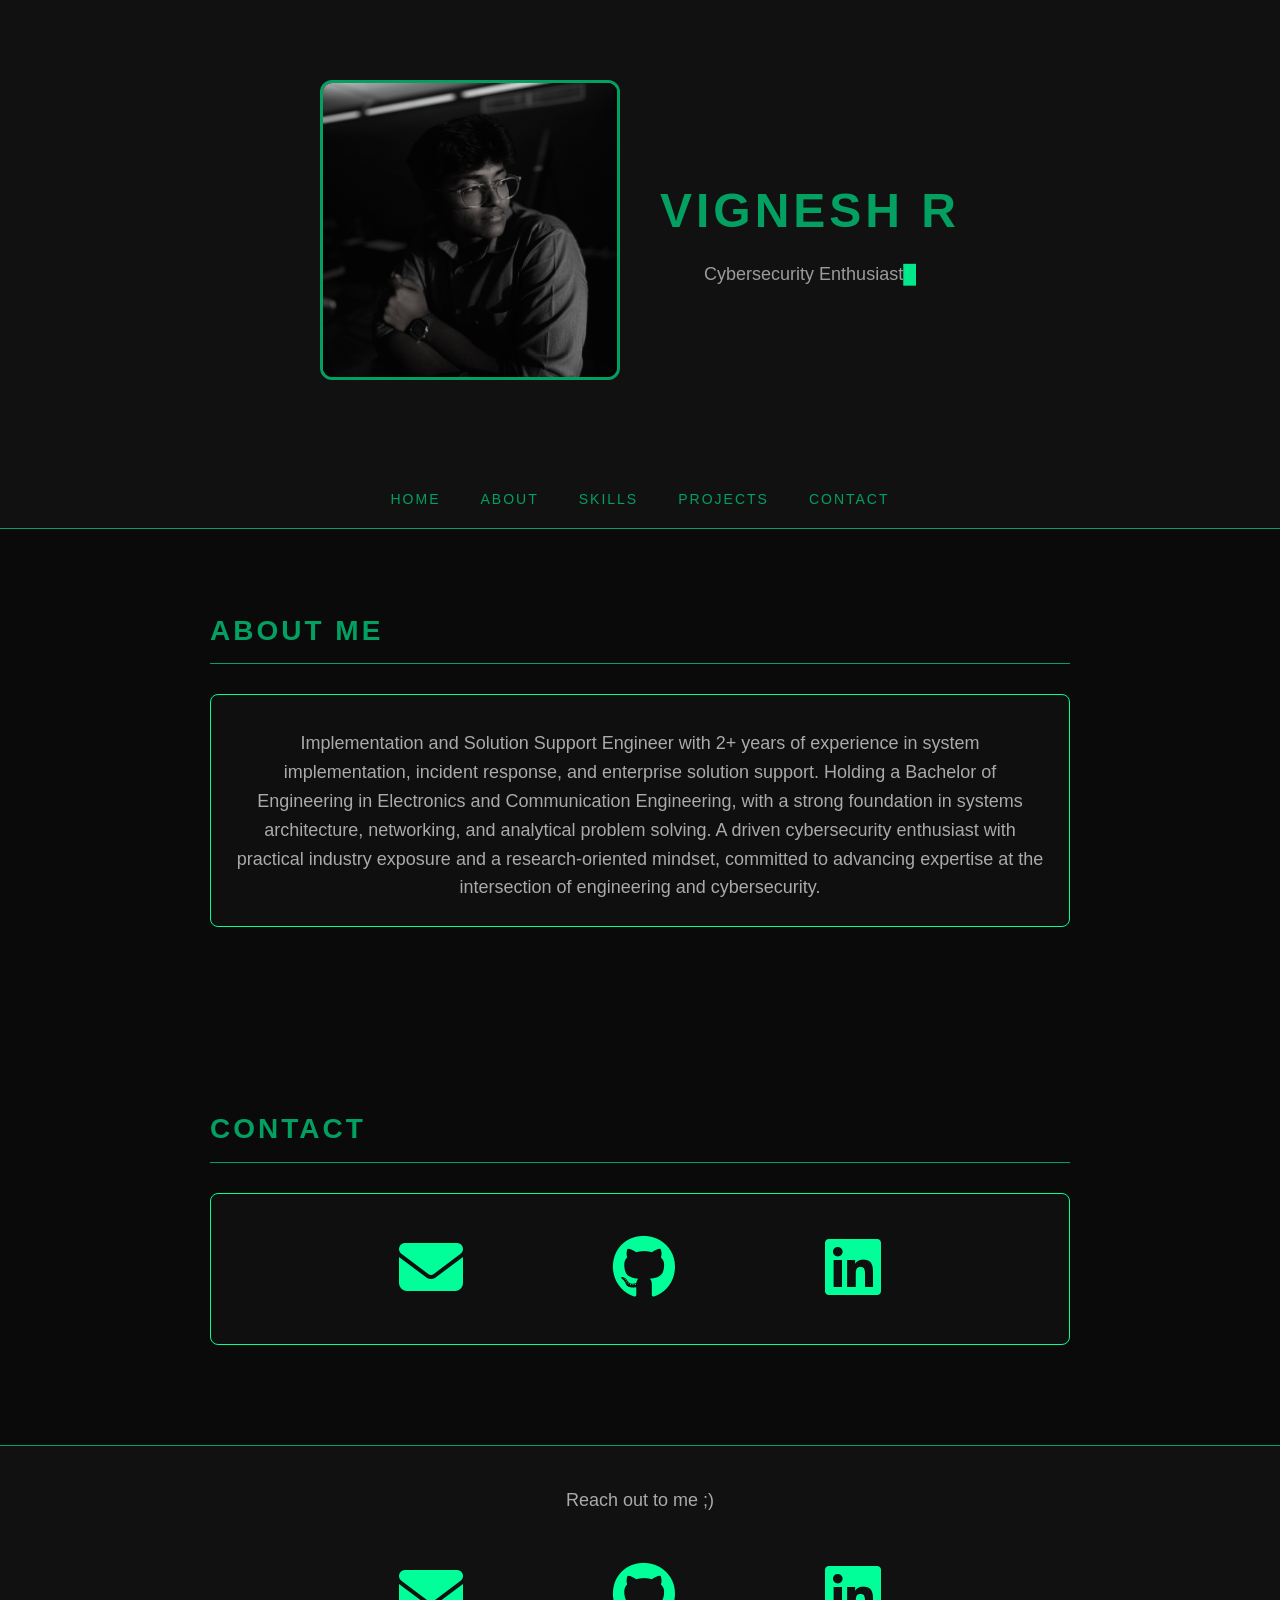
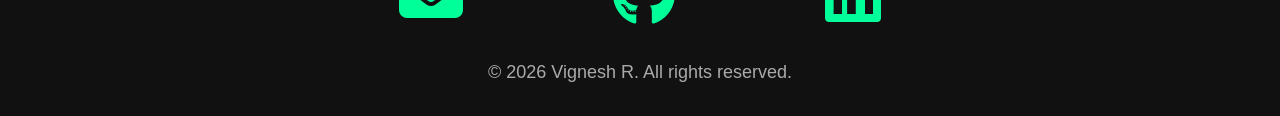
==== home/index.html @ 63f8eab2 "Skills and project page changes" ====
<!-- PORTFOLIO PAGE -->

<!DOCTYPE html>
<html lang="en">
<head>
<link rel="icon" type="image/png" href="/favicon.png">
<link rel="stylesheet" href="https://cdnjs.cloudflare.com/ajax/libs/font-awesome/6.5.0/css/all.min.css">
<meta charset="UTF-8">
<meta name="viewport" content="width=device-width, initial-scale=1.0">
<title>portfolio</title>
<link rel="stylesheet" href="/style.css">
</head>
<body>
<header>
    <div class="header-content">
        <img src="/profile.jpg" alt="Vignesh R" class="profile-img">
        <div class="header-text">
            <h1>Vignesh R</h1>
            <p class="typing"></p>
        </div>
    </div>
</header>
<nav>
<ul>
<li><a href="/home">Home</a></li>
<li><a href="/home/#about">About</a></li>
<li><a href="/skills">Skills</a></li>
<li><a href="/projects">Projects</a></li>
<li><a href="/home/#contact">Contact</a></li>
</ul>
</nav>
<section>
<h2>About Me</h2>
<div>
<p>Implementation and Solution Support Engineer with 2+ years of experience in system implementation, incident response, and enterprise solution support. Holding a Bachelor of Engineering in Electronics and Communication Engineering, with a strong foundation in systems architecture, networking, and analytical problem solving. A driven cybersecurity enthusiast with practical industry exposure and a research-oriented mindset, committed to advancing expertise at the intersection of engineering and cybersecurity.</p>
</div>
</section>
<section>
<h2>Contact</h2>
<div class="contact-icons">
    <a href="mailto:vigneshvickygr27@gmail.com">
        <i class="fas fa-envelope"></i>
    </a>
    <a href="https://github.com/vic276ky" target="_blank">
        <i class="fab fa-github"></i>
    </a>
    <a href="https://www.linkedin.com/in/vignesh-r-264366250/" target="_blank">
        <i class="fab fa-linkedin"></i>
    </a>
</div>
</section>
<footer>
<p>Reach out to me ;)</p>
<div class="contact-icons">
    <a href="mailto:vigneshvickygr27@gmail.com">
        <i class="fas fa-envelope"></i>
    </a>
    <a href="https://github.com/vic276ky" target="_blank">
        <i class="fab fa-github"></i>
    </a>
    <a href="https://www.linkedin.com/in/vignesh-r-264366250/" target="_blank">
        <i class="fab fa-linkedin"></i>
    </a>
</div>
    <p>© 2026 Vignesh R. All rights reserved.</p>
</footer>
<script src="/script.js"></script>
<canvas id="matrix"></canvas>
</body>
---- style.css ----
* {
    margin: 0;
    padding: 0;
    box-sizing: border-box;
	background-color: transparent;
}
html {
    scroll-behavior: smooth;
}
.hidden {
    opacity: 0;
    transform: translateY(30px);
    transition: opacity 0.6s ease, transform 0.6s ease;
}

.visible {
    opacity: 1;
    transform: translateY(0);
}
body {
    font-family: 'Segoe UI', Tahoma, Geneva, Verdana, sans-serif;
    background-color: #0a0a0a;
    color: #ffffff;
    line-height: 1.6;
}
header {
    text-align: center;
    padding: 80px 20px;
    background-color: #111111;
}
section {
    padding: 80px 20px;
    max-width: 900px;
    margin: 0 auto;
}
h1 {
    font-size: 48px;
    letter-spacing: 4px;
    text-transform: uppercase;
    color: #03a062;
	min-width: 300px;
}
h2 {
    font-size: 28px;
    color: #03a062;
    letter-spacing: 3px;
    text-transform: uppercase;
    margin-bottom: 30px;
    border-bottom: 1px solid #03a062;
    padding-bottom: 10px;
	min-width: 300px;
}
p {
    text-align: center;
	font-size: 18px;
    color: #aaaaaa;
    margin-top: 10px;
}
nav {
    background-color: #111111;
    position: sticky;
    top: 0;
    z-index: 100;
    border-bottom: 1px solid #03a062;
}
nav ul {
    list-style: none;
    display: flex;
    justify-content: center;
    padding: 16px 0;
    gap: 40px;
}
section ul{
    list-style: none;
    display: flex;
	flex-direction: column;
    justify-content: center;
    padding: 10px 0;
    gap: 20px;
}
nav ul li a {
    text-decoration: none;
	color: #03a062;
    font-size: 14px;
    letter-spacing: 2px;
    text-transform: uppercase;
}
nav ul li a:hover {
    color: #03a062;
}
/* section { */
    /* background-color: #111111; */
    /* border: 1px solid #03a062; */
    /* border-radius: 8px; */
    /* padding: 24px; */
    /* margin-bottom: 20px; */
/* } */
section > div:not(.cert-grid):not(.cert-card):not(.cert-inner):not(.cert-front):not(.cert-back) {
    background-color: rgba(17, 17, 17, 0.8);
    border: 1px solid #00ff99;
    border-radius: 8px;
    padding: 24px;
    margin-bottom: 20px;
}
section div h3 {
    color: #03a062;
    font-size: 18px;
    margin-bottom: 10px;
}
section div:hover {
    background-color: #1a1a1a;
    transition: background-color 0.3s ease;
}
footer {
    text-align: center;
    padding: 30px 20px;
    background-color: #111111;
    border-top: 1px solid #03a062;
    color: #aaaaaa;
    font-size: 14px;
}
section {
    opacity: 0;
    transform: translateY(30px);
    transition: opacity 0.6s ease, transform 0.6s ease;
}

section.visible {
    opacity: 1;
    transform: translateY(0);
}

@media (max-width: 768px) {
    h1 {
        font-size: 28px;
        letter-spacing: 2px;
    }

    nav ul {
        flex-direction: column;
        align-items: center;
        gap: 16px;
    }

    section {
        padding: 40px 16px;
    }
}
.header-content {
    display: flex;
    flex-direction: row;
    align-items: center;
    justify-content: center;
    gap: 40px;
}
.profile-img {
    width: 300px;
    height: 300px;
    border-radius: 12px;
    border: 3px solid #03a062;
    margin-bottom: 10px;
    object-fit: fill;
	flex-shrink: 0;
}

.typing {
    white-space: nowrap;
    overflow: hidden;
    font-size: 18px;
    color: #aaaaaa;
    display: inline-block;
    border: none;
	opacity: 0.9;
}
#matrix {
    position: fixed;
    top: 0;
    left: 0;
    width: 100%;
    height: 100%;
    z-index: -1;
    opacity: 0.4;
}
.contact-icons {
    display: flex;
    align-items: center;
    justify-content: center;
    gap: 150px;
    margin-top: 30px;
}

.contact-icons a {
    color: #00ff99;
    font-size: 64px;
    transition: color 0.3s ease, transform 0.3s ease;
    width: fit-content;
}

.contact-icons a:hover {
    color: #ffffff;
    transform: scale(1.2);
	
}
.cert-grid {
    display: grid;
    grid-template-columns: repeat(auto-fit, minmax(150px, 1fr));
    gap: 50px;
    margin-top: 30px;
}

.cert-card {
    height: 300px;
    perspective: 1000px;
    cursor: pointer;
}

.cert-inner {
    position: relative;
    width: 100%;
    height: 100%;
    transition: transform 0.6s ease;
    transform-style: preserve-3d;
}

.cert-card:hover .cert-inner {
    transform: rotateY(180deg);
	gap: 10px;
}

.cert-front, .cert-back {
    position: absolute;
    width: 100%;
    height: 100%;
    backface-visibility: hidden;
    border-radius: 8px;
    border: 1px solid #00ff99;
    padding: 24px;
    display: flex;
    flex-direction: column;
    align-items: center;
    justify-content: center;
    text-align: center;
    background-color: rgba(17, 17, 17, 0.9);
}

.cert-back {
    transform: rotateY(180deg);
    gap: 10px;
}

.cert-front i {
    font-size: 48px;
    color: #00ff99;
    margin-bottom: 16px;
}

.cert-front h3 {
    font-size: 16px;
    color: #00ff99;
    margin-bottom: 8px;
}

.cert-front p {
    color: #aaaaaa;
    font-size: 13px;
}

.cert-back h3 {
    font-size: 15px;
    color: #00ff99;
    margin-bottom: 8px;
}

.cert-back p {
    color: #ffffff;
    font-size: 13px;
}

.view-btn {
    margin-top: 12px;
    padding: 8px 20px;
    border: 1px solid #00ff99;
    color: #00ff99;
    border-radius: 4px;
    font-size: 13px;
    text-decoration: none;
    transition: background-color 0.3s ease, color 0.3s ease;
}

.view-btn:hover {
    background-color: #00ff99;
    color: #0a0a0a;
}
.hex-grid {
    display: flex;
    flex-wrap: wrap;
    gap: 30px;
    justify-content: center;
    margin-top: 30px;
    background: none !important;
    border: none !important;
    padding: 0 !important;
}

.hex-item {
    display: flex;
    flex-direction: column;
    align-items: center;
    gap: 10px;
    background: none !important;
    border: none !important;
    padding: 0 !important;
    margin: 0 !important;
    width: 120px;
}

.hex-wrapper {
    width: 100px;
    height: 110px;
    filter: drop-shadow(0 0 6px #00ff99);
}

.hex-shape {
    width: 100px;
    height: 110px;
    background-color: rgba(17, 17, 17, 0.9) !important;
    clip-path: polygon(50% 0%, 100% 25%, 100% 75%, 50% 100%, 0% 75%, 0% 25%) !important;
    display: flex !important;
    align-items: center !important;
    justify-content: center !important;
    border: none !important;
    padding: 0 !important;
    margin: 0 !important;
}

.hex-shape img {
    width: 50px;
    height: 50px;
    object-fit: contain;
}

.hex-shape:hover {
    background-color: #00ff99 !important;
    transform: scale(1.1);
}

.hex-shape:hover img {
    filter: brightness(0);
}

.hex-item p {
    color: #aaaaaa;
    font-size: 13px;
    text-align: center;
    background: none !important;
    border: none !important;
    padding: 0 !important;
    margin: 0 !important;
}
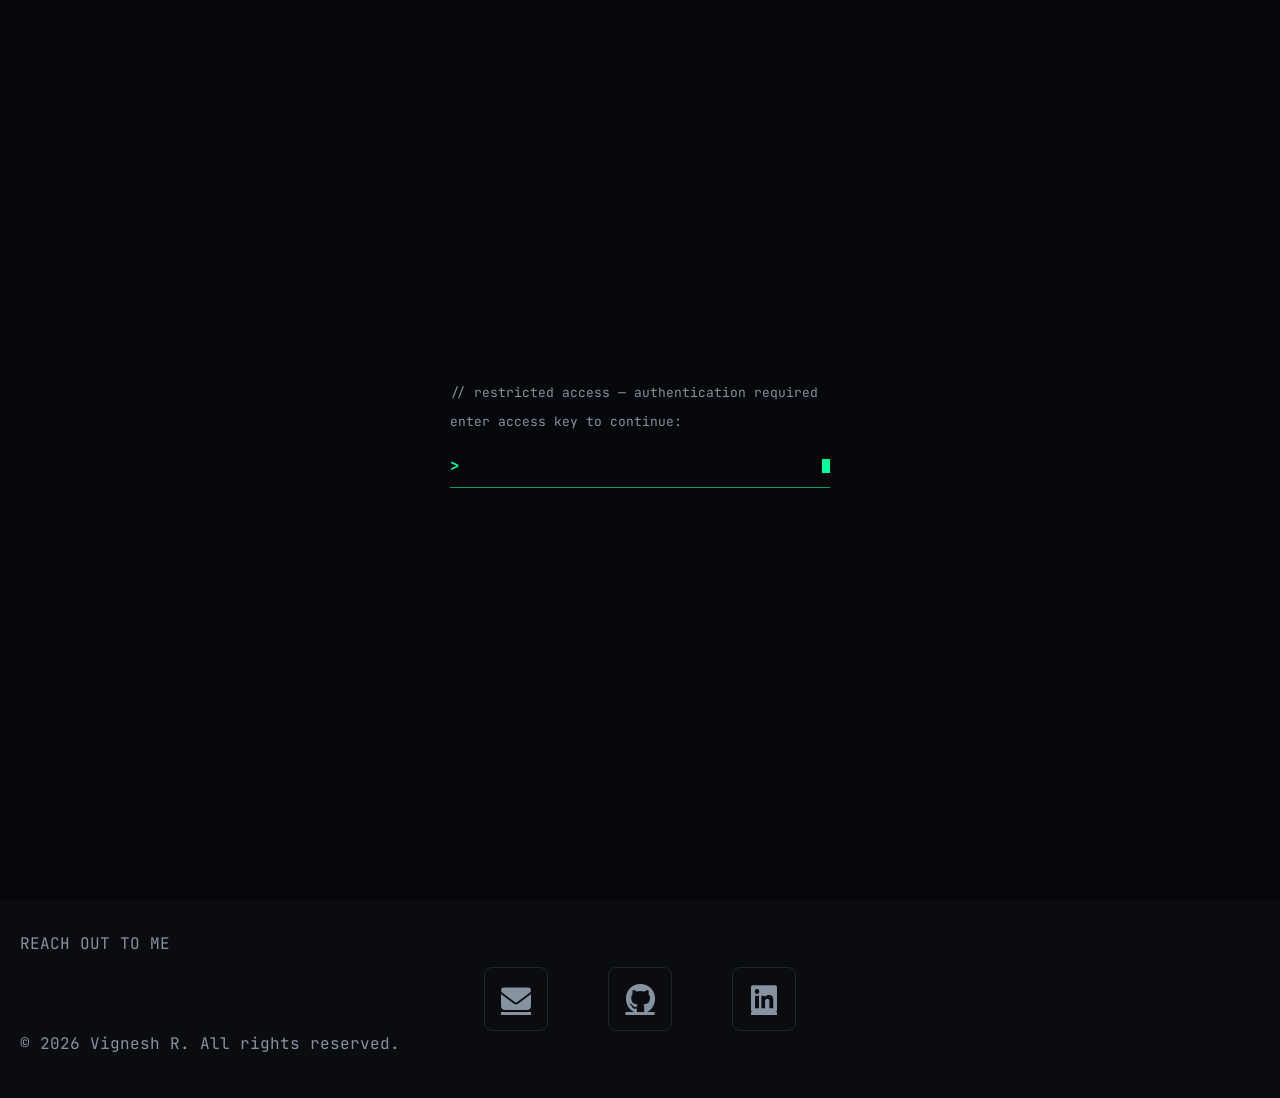
==== commit 20475c78: "portfolio_2.0" ====
--- a/home/index.html
+++ b/home/index.html
@@ -1,69 +1,74 @@
-<!-- PORTFOLIO PAGE -->
+<!-- PORTFOLIO 2.0 -->
 
 <!DOCTYPE html>
 <html lang="en">
 <head>
+<meta charset="UTF-8">
+<meta name="viewport" content="width=device-width, initial-scale=1.0">
+<title>Vignesh R — Portfolio</title>
 <link rel="icon" type="image/png" href="/favicon.png">
 <link rel="stylesheet" href="https://cdnjs.cloudflare.com/ajax/libs/font-awesome/6.5.0/css/all.min.css">
-<meta charset="UTF-8">
-<meta name="viewport" content="width=device-width, initial-scale=1.0">
-<title>portfolio</title>
 <link rel="stylesheet" href="/style.css">
 </head>
 <body>
+<div id="password-gate">
+  <div class="gate-inner">
+    <p class="gate-line">// restricted access — authentication required</p>
+    <p class="gate-line">enter access key to continue:</p>
+    <div class="gate-input-row">
+      <span class="gate-prompt">&gt;</span>
+      <input type="password" id="gate-input" class="gate-input" autocomplete="off" spellcheck="false" autofocus>
+      <span class="gate-cursor"></span>
+    </div>
+    <p class="gate-error" id="gate-error"></p>
+  </div>
+</div>
+<div id="boot-overlay"></div>
+
 <header>
-    <div class="header-content">
-        <img src="/profile.jpg" alt="Vignesh R" class="profile-img">
-        <div class="header-text">
-            <h1>Vignesh R</h1>
-            <p class="typing"></p>
-        </div>
+  <div class="header-content">
+    <img src="/profile.jpg" alt="Vignesh R" class="profile-img">
+    <div class="header-text">
+      <h1>Vignesh <span class="glyph">R</span></h1>
+      <p><span class="typing"></span></p>
     </div>
+  </div>
 </header>
+
 <nav>
 <ul>
 <li><a href="/home">Home</a></li>
-<li><a href="/home/#about">About</a></li>
+<li><a href="/home#about">About</a></li>
 <li><a href="/skills">Skills</a></li>
 <li><a href="/projects">Projects</a></li>
-<li><a href="/home/#contact">Contact</a></li>
 </ul>
 </nav>
-<section>
+
+<section id="about">
 <h2>About Me</h2>
 <div>
 <p>Implementation and Solution Support Engineer with 2+ years of experience in system implementation, incident response, and enterprise solution support. Holding a Bachelor of Engineering in Electronics and Communication Engineering, with a strong foundation in systems architecture, networking, and analytical problem solving. A driven cybersecurity enthusiast with practical industry exposure and a research-oriented mindset, committed to advancing expertise at the intersection of engineering and cybersecurity.</p>
 </div>
 </section>
-<section>
-<h2>Contact</h2>
+
+<footer>
+<p>REACH OUT TO ME</p>
 <div class="contact-icons">
-    <a href="mailto:vigneshvickygr27@gmail.com">
+    <a href="mailto:vigneshvickygr27@gmail.com" aria-label="Email">
         <i class="fas fa-envelope"></i>
     </a>
-    <a href="https://github.com/vic276ky" target="_blank">
+    <a href="https://github.com/vic276ky" target="_blank" rel="noopener" aria-label="GitHub">
         <i class="fab fa-github"></i>
     </a>
-    <a href="https://www.linkedin.com/in/vignesh-r-264366250/" target="_blank">
+    <a href="https://www.linkedin.com/in/vignesh-r-264366250/" target="_blank" rel="noopener" aria-label="LinkedIn">
         <i class="fab fa-linkedin"></i>
     </a>
 </div>
-</section>
-<footer>
-<p>Reach out to me ;)</p>
-<div class="contact-icons">
-    <a href="mailto:vigneshvickygr27@gmail.com">
-        <i class="fas fa-envelope"></i>
-    </a>
-    <a href="https://github.com/vic276ky" target="_blank">
-        <i class="fab fa-github"></i>
-    </a>
-    <a href="https://www.linkedin.com/in/vignesh-r-264366250/" target="_blank">
-        <i class="fab fa-linkedin"></i>
-    </a>
-</div>
-    <p>© 2026 Vignesh R. All rights reserved.</p>
+<p>© 2026 Vignesh R. All rights reserved.</p>
 </footer>
+
+<canvas id="matrix"></canvas>
 <script src="/script.js"></script>
-<canvas id="matrix"></canvas>
-</body>	+</body>
+
+</html>
--- a/style.css
+++ b/style.css
@@ -1,359 +1,793 @@
+/* ============================================================
+   VIGNESH R — SECURITY PORTFOLIO
+   Design language: operator console / terminal-native
+   ============================================================ */
+
+@import url('https://fonts.googleapis.com/css2?family=JetBrains+Mono:wght@400;500;600;700;800&family=Inter:wght@400;500;600;700&display=swap');
+
+:root {
+  /* -- palette -- */
+  --bg:            #07080a;
+  --bg-raised:     #0d1016;
+  --bg-panel:      rgba(13, 18, 22, 0.72);
+  --border:        #1c2630;
+  --border-bright: #2a3b47;
+  --accent:        #00ff9c;
+  --accent-dim:    #03a062;
+  --accent-soft:   rgba(0, 255, 156, 0.12);
+  --cyan:          #38e8ff;
+  --amber:         #ffb347;
+  --danger:        #ff4d6d;
+  --text:          #e7edf1;
+  --text-dim:      #8592a0;
+  --text-faint:    #4c5964;
+
+  /* -- type -- */
+  --font-mono: 'JetBrains Mono', 'SFMono-Regular', Consolas, monospace;
+  --font-sans: 'Inter', 'Segoe UI', sans-serif;
+
+  /* -- fx -- */
+  --glow: 0 0 18px rgba(0, 255, 156, 0.35);
+  --ease: cubic-bezier(0.16, 1, 0.3, 1);
+}
+
 * {
-    margin: 0;
-    padding: 0;
-    box-sizing: border-box;
-	background-color: transparent;
-}
+  margin: 0;
+  padding: 0;
+  box-sizing: border-box;
+}
+
 html {
-    scroll-behavior: smooth;
-}
-.hidden {
-    opacity: 0;
-    transform: translateY(30px);
-    transition: opacity 0.6s ease, transform 0.6s ease;
-}
-
-.visible {
-    opacity: 1;
-    transform: translateY(0);
-}
+  scroll-behavior: smooth;
+}
+
+@media (prefers-reduced-motion: reduce) {
+  html { scroll-behavior: auto; }
+  *, *::before, *::after {
+    animation-duration: 0.001ms !important;
+    animation-iteration-count: 1 !important;
+    transition-duration: 0.001ms !important;
+    scroll-behavior: auto !important;
+  }
+}
+
 body {
-    font-family: 'Segoe UI', Tahoma, Geneva, Verdana, sans-serif;
-    background-color: #0a0a0a;
-    color: #ffffff;
-    line-height: 1.6;
-}
+  font-family: var(--font-sans);
+  background: var(--bg);
+  color: var(--text);
+  line-height: 1.65;
+  position: relative;
+  overflow-x: hidden;
+  background-image:
+    linear-gradient(rgba(0, 255, 156, 0.035) 1px, transparent 1px),
+    linear-gradient(90deg, rgba(0, 255, 156, 0.035) 1px, transparent 1px);
+  background-size: 42px 42px;
+  background-position: center top;
+}
+
+body::after {
+  /* scanline / vignette overlay */
+  content: "";
+  position: fixed;
+  inset: 0;
+  pointer-events: none;
+  z-index: 998;
+  background:
+    repeating-linear-gradient(
+      to bottom,
+      rgba(0, 0, 0, 0) 0px,
+      rgba(0, 0, 0, 0) 2px,
+      rgba(0, 0, 0, 0.10) 3px
+    ),
+    radial-gradient(ellipse at center, rgba(0,0,0,0) 55%, rgba(0,0,0,0.55) 100%);
+  mix-blend-mode: multiply;
+}
+
+::selection {
+  background: var(--accent);
+  color: #04140c;
+}
+
+a { color: inherit; }
+#password-gate {
+  position: fixed;
+  inset: 0;
+  width: 100vw;
+  height: 100vh;
+  z-index: 2100;
+  background: #05070a;
+  color: var(--accent);
+  font-family: var(--font-mono);
+  display: flex;
+  align-items: center;
+  justify-content: center;
+  transition: opacity 0.5s var(--ease), visibility 0.5s var(--ease);
+}
+
+#password-gate.gate-hidden {
+  opacity: 0;
+  visibility: hidden;
+  pointer-events: none;
+}
+
+.gate-inner {
+  max-width: 460px;
+  width: 100%;
+  padding: 40px;
+}
+
+.gate-line {
+  font-size: 13px;
+  color: var(--text-dim);
+  margin-bottom: 8px;
+}
+
+.gate-input-row {
+  display: flex;
+  align-items: center;
+  gap: 8px;
+  margin-top: 20px;
+  border-bottom: 1px solid var(--accent-dim);
+  padding-bottom: 8px;
+}
+
+.gate-prompt {
+  color: var(--accent);
+  font-weight: 700;
+}
+
+.gate-input {
+  flex: 1;
+  background: transparent;
+  border: none;
+  outline: none;
+  color: var(--accent);
+  font-family: var(--font-mono);
+  font-size: 15px;
+  letter-spacing: 2px;
+}
+
+.gate-cursor {
+  display: inline-block;
+  width: 8px;
+  height: 14px;
+  background: var(--accent);
+  animation: blink 0.9s steps(1) infinite;
+}
+
+.gate-error {
+  color: var(--danger);
+  font-size: 12px;
+  margin-top: 14px;
+  min-height: 16px;
+}
+
+.gate-inner.shake {
+  animation: gateShake 0.35s ease;
+}
+
+@keyframes gateShake {
+  0%, 100% { transform: translateX(0); }
+  25% { transform: translateX(-8px); }
+  75% { transform: translateX(8px); }
+}
+
+/* ============================== BOOT SEQUENCE ============================== */
+
+#boot-overlay {
+  position: fixed;
+  inset: 0;
+  width: 100vw;
+  height: 100vh;
+  z-index: 2000;
+  background: #05070a;
+  color: var(--accent);
+  font-family: var(--font-mono);
+  font-size: 13px;
+  display: flex;
+  align-items: center;
+  justify-content: center;
+  transition: opacity 0.5s var(--ease), visibility 0.5s var(--ease);
+}
+
+#boot-overlay .boot-inner {
+  max-width: 720px;
+  width: 100%;
+  padding: 40px;
+}
+
+#boot-overlay.boot-hidden {
+  opacity: 0;
+  visibility: hidden;
+  pointer-events: none;
+}
+
+#boot-overlay .boot-line {
+  opacity: 0;
+  white-space: pre-wrap;
+  margin-bottom: 4px;
+  animation: bootIn 0.15s forwards;
+}
+
+#boot-overlay .boot-line .ok { color: var(--accent); font-weight: 700; }
+#boot-overlay .boot-cursor {
+  display: inline-block;
+  width: 8px;
+  height: 14px;
+  background: var(--accent);
+  margin-left: 4px;
+  animation: blink 0.9s steps(1) infinite;
+  vertical-align: middle;
+}
+
+@keyframes bootIn {
+  to { opacity: 1; }
+}
+
+/* ============================== HEADER ============================== */
+
 header {
-    text-align: center;
-    padding: 80px 20px;
-    background-color: #111111;
-}
+  text-align: center;
+  padding: 90px 20px 60px;
+  background:
+    radial-gradient(ellipse 80% 60% at 50% 0%, rgba(0,255,156,0.07), transparent 70%),
+    #0a0c10;
+  border-bottom: 1px solid var(--border);
+  position: relative;
+}
+
+.header-content {
+  display: flex;
+  flex-direction: row;
+  align-items: center;
+  justify-content: center;
+  gap: 48px;
+  position: relative;
+}
+
+.profile-img {
+  width: 220px;
+  height: 220px;
+  border-radius: 10px;
+  border: 1px solid var(--border-bright);
+  object-fit: cover;
+  flex-shrink: 0;
+  filter: grayscale(15%) contrast(1.05);
+  box-shadow: 0 0 0 1px rgba(0,255,156,0.15), 0 20px 50px -20px rgba(0,255,156,0.25);
+  transition: box-shadow 0.4s var(--ease);
+}
+
+.profile-img:hover {
+  box-shadow: 0 0 0 1px var(--accent), 0 20px 60px -18px rgba(0,255,156,0.45);
+}
+
+.header-text {
+  text-align: left;
+}
+
+.status-pill {
+  display: inline-flex;
+  align-items: center;
+  gap: 8px;
+  font-family: var(--font-mono);
+  font-size: 11px;
+  letter-spacing: 1.5px;
+  text-transform: uppercase;
+  color: var(--text-dim);
+  border: 1px solid var(--border);
+  border-radius: 100px;
+  padding: 5px 12px;
+  margin-bottom: 18px;
+  background: rgba(0,255,156,0.03);
+}
+
+.status-dot {
+  width: 7px;
+  height: 7px;
+  border-radius: 50%;
+  background: var(--accent);
+  box-shadow: 0 0 8px 1px var(--accent);
+  animation: pulseDot 2s ease-in-out infinite;
+}
+
+@keyframes pulseDot {
+  0%, 100% { opacity: 1; transform: scale(1); }
+  50% { opacity: 0.5; transform: scale(0.8); }
+}
+
+h1 {
+  font-family: var(--font-mono);
+  font-size: 44px;
+  font-weight: 700;
+  letter-spacing: 1px;
+  text-transform: uppercase;
+  color: var(--text);
+  position: relative;
+  display: inline-block;
+}
+
+h1 .glyph {
+  color: var(--accent);
+}
+
+h1.glitching {
+  animation: glitch 0.28s linear;
+}
+
+@keyframes glitch {
+  0% { text-shadow: none; transform: translate(0); }
+  20% { text-shadow: -2px 0 var(--danger), 2px 0 var(--cyan); transform: translate(-1px, 1px); }
+  40% { text-shadow: 2px 0 var(--danger), -2px 0 var(--cyan); transform: translate(1px, -1px); }
+  60% { text-shadow: -1px 0 var(--danger), 1px 0 var(--cyan); transform: translate(1px, 1px); }
+  80% { text-shadow: 1px 0 var(--danger), -1px 0 var(--cyan); transform: translate(-1px, -1px); }
+  100% { text-shadow: none; transform: translate(0); }
+}
+
+.typing {
+  white-space: nowrap;
+  overflow: hidden;
+  font-family: var(--font-mono);
+  font-size: 15px;
+  color: var(--text-dim);
+  display: inline-block;
+  margin-top: 12px;
+  text-align: left;
+}
+
+.typing::before {
+  content: "$ ";
+  color: var(--accent-dim);
+}
+
+/* ============================== NAV ============================== */
+
+nav {
+  background: rgba(10, 12, 16, 0.88);
+  backdrop-filter: blur(10px);
+  position: sticky;
+  top: 0;
+  z-index: 100;
+  border-bottom: 1px solid var(--border);
+}
+
+nav ul {
+  list-style: none;
+  display: flex;
+  justify-content: center;
+  padding: 0;
+  gap: 4px;
+  max-width: 900px;
+  margin: 0 auto;
+}
+
+nav ul li a {
+  display: block;
+  text-decoration: none;
+  color: var(--text-dim);
+  font-family: var(--font-mono);
+  font-size: 12px;
+  letter-spacing: 1.5px;
+  text-transform: uppercase;
+  padding: 18px 20px;
+  position: relative;
+  transition: color 0.25s ease;
+}
+
+nav ul li a::before {
+  content: "./";
+  color: var(--text-faint);
+  margin-right: 2px;
+}
+
+nav ul li a::after {
+  content: "";
+  position: absolute;
+  left: 20px;
+  right: 20px;
+  bottom: 0;
+  height: 2px;
+  background: var(--accent);
+  transform: scaleX(0);
+  transform-origin: left;
+  transition: transform 0.3s var(--ease);
+}
+
+nav ul li a:hover {
+  color: var(--accent);
+}
+
+nav ul li a:hover::after,
+nav ul li a.active::after {
+  transform: scaleX(1);
+}
+
+nav ul li a.active {
+  color: var(--accent);
+}
+
+/* ============================== SECTIONS ============================== */
+
 section {
-    padding: 80px 20px;
-    max-width: 900px;
-    margin: 0 auto;
-}
-h1 {
-    font-size: 48px;
-    letter-spacing: 4px;
-    text-transform: uppercase;
-    color: #03a062;
-	min-width: 300px;
-}
+  padding: 90px 20px;
+  max-width: 900px;
+  margin: 0 auto;
+  opacity: 0;
+  transform: translateY(24px);
+  transition: opacity 0.7s var(--ease), transform 0.7s var(--ease);
+}
+
+section.visible {
+  opacity: 1;
+  transform: translateY(0);
+}
+
 h2 {
-    font-size: 28px;
-    color: #03a062;
-    letter-spacing: 3px;
-    text-transform: uppercase;
-    margin-bottom: 30px;
-    border-bottom: 1px solid #03a062;
-    padding-bottom: 10px;
-	min-width: 300px;
-}
+  font-family: var(--font-mono);
+  font-size: 22px;
+  font-weight: 600;
+  color: var(--text);
+  letter-spacing: 2px;
+  text-transform: uppercase;
+  margin-bottom: 36px;
+  display: flex;
+  align-items: baseline;
+  gap: 12px;
+}
+
+h2::before {
+  content: "//";
+  color: var(--accent);
+  font-weight: 700;
+}
+
+h2::after {
+  content: "";
+  flex: 1;
+  height: 1px;
+  background: linear-gradient(90deg, var(--border-bright), transparent);
+}
+
 p {
-    text-align: center;
-	font-size: 18px;
-    color: #aaaaaa;
-    margin-top: 10px;
-}
-nav {
-    background-color: #111111;
-    position: sticky;
-    top: 0;
-    z-index: 100;
-    border-bottom: 1px solid #03a062;
-}
-nav ul {
-    list-style: none;
-    display: flex;
-    justify-content: center;
-    padding: 16px 0;
-    gap: 40px;
-}
-section ul{
-    list-style: none;
-    display: flex;
-	flex-direction: column;
-    justify-content: center;
-    padding: 10px 0;
-    gap: 20px;
-}
-nav ul li a {
-    text-decoration: none;
-	color: #03a062;
-    font-size: 14px;
-    letter-spacing: 2px;
-    text-transform: uppercase;
-}
-nav ul li a:hover {
-    color: #03a062;
-}
-/* section { */
-    /* background-color: #111111; */
-    /* border: 1px solid #03a062; */
-    /* border-radius: 8px; */
-    /* padding: 24px; */
-    /* margin-bottom: 20px; */
-/* } */
-section > div:not(.cert-grid):not(.cert-card):not(.cert-inner):not(.cert-front):not(.cert-back) {
-    background-color: rgba(17, 17, 17, 0.8);
-    border: 1px solid #00ff99;
-    border-radius: 8px;
-    padding: 24px;
-    margin-bottom: 20px;
-}
+  font-size: 16px;
+  color: var(--text-dim);
+  text-align: left;
+}
+
+/* generic content panel (about, contact, project cards) */
+section > div:not(.cert-grid):not(.cert-card):not(.cert-inner):not(.cert-front):not(.cert-back):not(.contact-icons):not(.hex-grid) {
+  background: var(--bg-panel);
+  border: 1px solid var(--border);
+  border-radius: 6px;
+  padding: 28px 30px;
+  margin-bottom: 20px;
+  position: relative;
+  transition: border-color 0.3s ease, transform 0.3s ease, box-shadow 0.3s ease;
+}
+
+section > div:not(.cert-grid):not(.cert-card):not(.cert-inner):not(.cert-front):not(.cert-back):not(.contact-icons):not(.hex-grid):hover {
+  border-color: var(--accent-dim);
+  transform: translateY(-3px);
+  box-shadow: 0 12px 30px -14px rgba(0,255,156,0.25);
+}
+
 section div h3 {
-    color: #03a062;
-    font-size: 18px;
-    margin-bottom: 10px;
-}
-section div:hover {
-    background-color: #1a1a1a;
-    transition: background-color 0.3s ease;
-}
+  font-family: var(--font-mono);
+  color: var(--accent);
+  font-size: 16px;
+  letter-spacing: 0.5px;
+  margin-bottom: 12px;
+}
+
+section ul {
+  list-style: none;
+  display: flex;
+  flex-direction: column;
+  gap: 14px;
+  padding: 0;
+}
+
+section ul li {
+  font-family: var(--font-mono);
+  font-size: 14px;
+  color: var(--text-dim);
+  padding-left: 22px;
+  position: relative;
+}
+
+section ul li::before {
+  content: "\203A";
+  position: absolute;
+  left: 4px;
+  color: var(--accent);
+}
+
+/* ============================== CONTACT ============================== */
+
+.contact-icons {
+  display: flex;
+  align-items: center;
+  justify-content: center;
+  gap: 60px;
+  margin-top: 10px;
+}
+
+.contact-icons a {
+  color: var(--text-dim);
+  font-size: 30px;
+  width: 64px;
+  height: 64px;
+  border: 1px solid var(--border);
+  border-radius: 8px;
+  display: flex;
+  align-items: center;
+  justify-content: center;
+  transition: color 0.25s ease, border-color 0.25s ease, transform 0.25s var(--ease), box-shadow 0.25s ease;
+}
+
+.contact-icons a:hover {
+  color: var(--accent);
+  border-color: var(--accent);
+  transform: translateY(-4px);
+  box-shadow: var(--glow);
+}
+
 footer {
-    text-align: center;
-    padding: 30px 20px;
-    background-color: #111111;
-    border-top: 1px solid #03a062;
-    color: #aaaaaa;
-    font-size: 14px;
-}
-section {
-    opacity: 0;
-    transform: translateY(30px);
-    transition: opacity 0.6s ease, transform 0.6s ease;
-}
-
-section.visible {
-    opacity: 1;
-    transform: translateY(0);
-}
+  text-align: center;
+  padding: 40px 20px;
+  background: #0a0c10;
+  border-top: 1px solid var(--border);
+  color: var(--text-faint);
+  font-family: var(--font-mono);
+  font-size: 12px;
+}
+
+/* ============================== CERT / TERMINAL CARDS ============================== */
+
+.cert-grid {
+  display: grid;
+  grid-template-columns: repeat(auto-fit, minmax(220px, 1fr));
+  gap: 26px;
+  margin-top: 30px;
+}
+
+.cert-card {
+  height: 220px;
+  perspective: 1200px;
+  cursor: pointer;
+}
+
+.cert-inner {
+  position: relative;
+  width: 100%;
+  height: 100%;
+  transition: transform 0.7s var(--ease);
+  transform-style: preserve-3d;
+}
+
+.cert-card:hover .cert-inner,
+.cert-card:focus-within .cert-inner {
+  transform: rotateY(180deg);
+}
+
+.cert-front, .cert-back {
+  position: absolute;
+  inset: 0;
+  backface-visibility: hidden;
+  border-radius: 8px;
+  border: 1px solid var(--border);
+  background: var(--bg-raised);
+  display: flex;
+  flex-direction: column;
+  overflow: hidden;
+}
+
+.cert-card:hover .cert-front,
+.cert-card:hover .cert-back {
+  border-color: var(--accent-dim);
+}
+
+/* fake terminal titlebar on the front face */
+.cert-front::before {
+  content: "cert.sh";
+  display: block;
+  font-family: var(--font-mono);
+  font-size: 10px;
+  color: var(--text-faint);
+  letter-spacing: 1px;
+  padding: 9px 14px;
+  border-bottom: 1px solid var(--border);
+  background: rgba(255,255,255,0.02);
+}
+
+.cert-front {
+  align-items: center;
+  justify-content: center;
+  text-align: center;
+  padding: 0;
+}
+
+.cert-front > * { padding-left: 20px; padding-right: 20px; }
+
+.cert-front i {
+  font-size: 34px;
+  color: var(--accent);
+  margin-top: 24px;
+  margin-bottom: 14px;
+}
+
+.cert-front h3 {
+  font-family: var(--font-mono);
+  font-size: 14px;
+  color: var(--text);
+  margin-bottom: 4px;
+  font-weight: 500;
+}
+
+.cert-back {
+  transform: rotateY(180deg);
+  padding: 22px 22px;
+  justify-content: center;
+  gap: 8px;
+  align-items: flex-start;
+  text-align: left;
+}
+
+.cert-back h3 {
+  font-family: var(--font-mono);
+  font-size: 13px;
+  color: var(--accent);
+  margin-bottom: 6px;
+}
+
+.cert-back p {
+  color: var(--text-dim);
+  font-size: 12.5px;
+  font-family: var(--font-mono);
+}
+
+.view-btn {
+  margin-top: 14px;
+  padding: 8px 18px;
+  border: 1px solid var(--accent-dim);
+  color: var(--accent);
+  border-radius: 4px;
+  font-family: var(--font-mono);
+  font-size: 12px;
+  text-decoration: none;
+  align-self: flex-start;
+  transition: background-color 0.25s ease, color 0.25s ease, box-shadow 0.25s ease;
+}
+
+.view-btn:hover {
+  background: var(--accent);
+  color: #04140c;
+  box-shadow: var(--glow);
+}
+
+/* ============================== HEX TOOL GRID ============================== */
+
+/* ============================== HEX TOOL GRID ============================== */
+
+.hex-grid {
+  display: flex;
+  flex-wrap: wrap;
+  gap: 34px;
+  justify-content: center;
+  margin-top: 30px;
+}
+
+.hex-wrapper {
+  width: 100px;
+  text-align: center;
+  display: flex;
+  flex-direction: column;
+  align-items: center;
+  gap: 12px;
+  filter: drop-shadow(0 0 6px rgba(0, 255, 156, 0.5));
+  transition: filter 0.3s ease;
+}
+
+.hex-wrapper:hover {
+  filter: drop-shadow(0 0 12px rgba(0, 255, 156, 0.9));
+}
+
+.hex-shape {
+  width: 92px;
+  height: 100px;
+  background: var(--bg-raised);
+  clip-path: polygon(50% 0%, 100% 25%, 100% 75%, 50% 100%, 0% 75%, 0% 25%);
+  display: flex;
+  align-items: center;
+  justify-content: center;
+  border: 1px solid var(--border);
+  transition: background-color 0.3s ease, transform 0.3s var(--ease);
+}
+
+.hex-wrapper:hover .hex-shape {
+  background-color: var(--accent);
+  transform: scale(1.08);
+}
+
+.hex-shape img {
+  width: 42px;
+  height: 42px;
+  object-fit: contain;
+  filter: grayscale(100%) brightness(1.6);
+  transition: filter 0.3s ease;
+}
+
+.hex-wrapper:hover .hex-shape img {
+  filter: brightness(0);
+}
+
+.hex-shape i {
+  font-size: 30px;
+  color: var(--accent);
+  transition: color 0.3s ease;
+}
+
+.hex-wrapper:hover .hex-shape i {
+  color: #04140c;
+}
+
+.hex-wrapper p {
+  color: var(--text-dim);
+  font-family: var(--font-mono);
+  font-size: 12px;
+  text-align: center;
+  margin: 0;
+}
+
+/* ============================== MATRIX CANVAS ============================== */
+
+#matrix {
+  position: fixed;
+  top: 0;
+  left: 0;
+  width: 100%;
+  height: 100%;
+  z-index: -1;
+  opacity: 0.22;
+}
+
+/* ============================== RESPONSIVE ============================== */
 
 @media (max-width: 768px) {
-    h1 {
-        font-size: 28px;
-        letter-spacing: 2px;
-    }
-
-    nav ul {
-        flex-direction: column;
-        align-items: center;
-        gap: 16px;
-    }
-
-    section {
-        padding: 40px 16px;
-    }
-}
-.header-content {
-    display: flex;
-    flex-direction: row;
-    align-items: center;
-    justify-content: center;
-    gap: 40px;
-}
-.profile-img {
-    width: 300px;
-    height: 300px;
-    border-radius: 12px;
-    border: 3px solid #03a062;
-    margin-bottom: 10px;
-    object-fit: fill;
-	flex-shrink: 0;
-}
-
-.typing {
-    white-space: nowrap;
-    overflow: hidden;
-    font-size: 18px;
-    color: #aaaaaa;
-    display: inline-block;
-    border: none;
-	opacity: 0.9;
-}
-#matrix {
-    position: fixed;
-    top: 0;
-    left: 0;
-    width: 100%;
-    height: 100%;
-    z-index: -1;
-    opacity: 0.4;
-}
-.contact-icons {
-    display: flex;
-    align-items: center;
-    justify-content: center;
-    gap: 150px;
-    margin-top: 30px;
-}
-
-.contact-icons a {
-    color: #00ff99;
-    font-size: 64px;
-    transition: color 0.3s ease, transform 0.3s ease;
-    width: fit-content;
-}
-
-.contact-icons a:hover {
-    color: #ffffff;
-    transform: scale(1.2);
-	
-}
-.cert-grid {
-    display: grid;
-    grid-template-columns: repeat(auto-fit, minmax(150px, 1fr));
-    gap: 50px;
-    margin-top: 30px;
-}
-
-.cert-card {
-    height: 300px;
-    perspective: 1000px;
-    cursor: pointer;
-}
-
-.cert-inner {
-    position: relative;
-    width: 100%;
-    height: 100%;
-    transition: transform 0.6s ease;
-    transform-style: preserve-3d;
-}
-
-.cert-card:hover .cert-inner {
-    transform: rotateY(180deg);
-	gap: 10px;
-}
-
-.cert-front, .cert-back {
-    position: absolute;
-    width: 100%;
-    height: 100%;
-    backface-visibility: hidden;
-    border-radius: 8px;
-    border: 1px solid #00ff99;
-    padding: 24px;
-    display: flex;
+  header { padding: 60px 20px 40px; }
+
+  .header-content {
     flex-direction: column;
-    align-items: center;
-    justify-content: center;
-    text-align: center;
-    background-color: rgba(17, 17, 17, 0.9);
-}
-
-.cert-back {
-    transform: rotateY(180deg);
-    gap: 10px;
-}
-
-.cert-front i {
-    font-size: 48px;
-    color: #00ff99;
-    margin-bottom: 16px;
-}
-
-.cert-front h3 {
-    font-size: 16px;
-    color: #00ff99;
-    margin-bottom: 8px;
-}
-
-.cert-front p {
-    color: #aaaaaa;
-    font-size: 13px;
-}
-
-.cert-back h3 {
-    font-size: 15px;
-    color: #00ff99;
-    margin-bottom: 8px;
-}
-
-.cert-back p {
-    color: #ffffff;
-    font-size: 13px;
-}
-
-.view-btn {
-    margin-top: 12px;
-    padding: 8px 20px;
-    border: 1px solid #00ff99;
-    color: #00ff99;
-    border-radius: 4px;
-    font-size: 13px;
-    text-decoration: none;
-    transition: background-color 0.3s ease, color 0.3s ease;
-}
-
-.view-btn:hover {
-    background-color: #00ff99;
-    color: #0a0a0a;
-}
-.hex-grid {
-    display: flex;
+    gap: 24px;
+  }
+
+  .header-text { text-align: center; }
+
+  .profile-img { width: 140px; height: 140px; }
+
+  h1 { font-size: 26px; }
+
+  .typing { white-space: normal; font-size: 13px; }
+
+  nav ul {
     flex-wrap: wrap;
-    gap: 30px;
-    justify-content: center;
-    margin-top: 30px;
-    background: none !important;
-    border: none !important;
-    padding: 0 !important;
-}
-
-.hex-item {
-    display: flex;
-    flex-direction: column;
-    align-items: center;
-    gap: 10px;
-    background: none !important;
-    border: none !important;
-    padding: 0 !important;
-    margin: 0 !important;
-    width: 120px;
-}
-
-.hex-wrapper {
-    width: 100px;
-    height: 110px;
-    filter: drop-shadow(0 0 6px #00ff99);
-}
-
-.hex-shape {
-    width: 100px;
-    height: 110px;
-    background-color: rgba(17, 17, 17, 0.9) !important;
-    clip-path: polygon(50% 0%, 100% 25%, 100% 75%, 50% 100%, 0% 75%, 0% 25%) !important;
-    display: flex !important;
-    align-items: center !important;
-    justify-content: center !important;
-    border: none !important;
-    padding: 0 !important;
-    margin: 0 !important;
-}
-
-.hex-shape img {
-    width: 50px;
-    height: 50px;
-    object-fit: contain;
-}
-
-.hex-shape:hover {
-    background-color: #00ff99 !important;
-    transform: scale(1.1);
-}
-
-.hex-shape:hover img {
-    filter: brightness(0);
-}
-
-.hex-item p {
-    color: #aaaaaa;
-    font-size: 13px;
-    text-align: center;
-    background: none !important;
-    border: none !important;
-    padding: 0 !important;
-    margin: 0 !important;
-}+    gap: 0;
+  }
+
+  nav ul li a { padding: 14px 12px; font-size: 11px; }
+
+  section { padding: 56px 18px; }
+
+  .contact-icons { gap: 30px; }
+
+  #boot-overlay { padding: 24px; font-size: 11px; }
+}
+
+/* keyboard focus visibility */
+a:focus-visible, .cert-card:focus-visible {
+  outline: 2px solid var(--accent);
+  outline-offset: 3px;
+}
+
+@keyframes blink {
+  50% { opacity: 0; }
+}
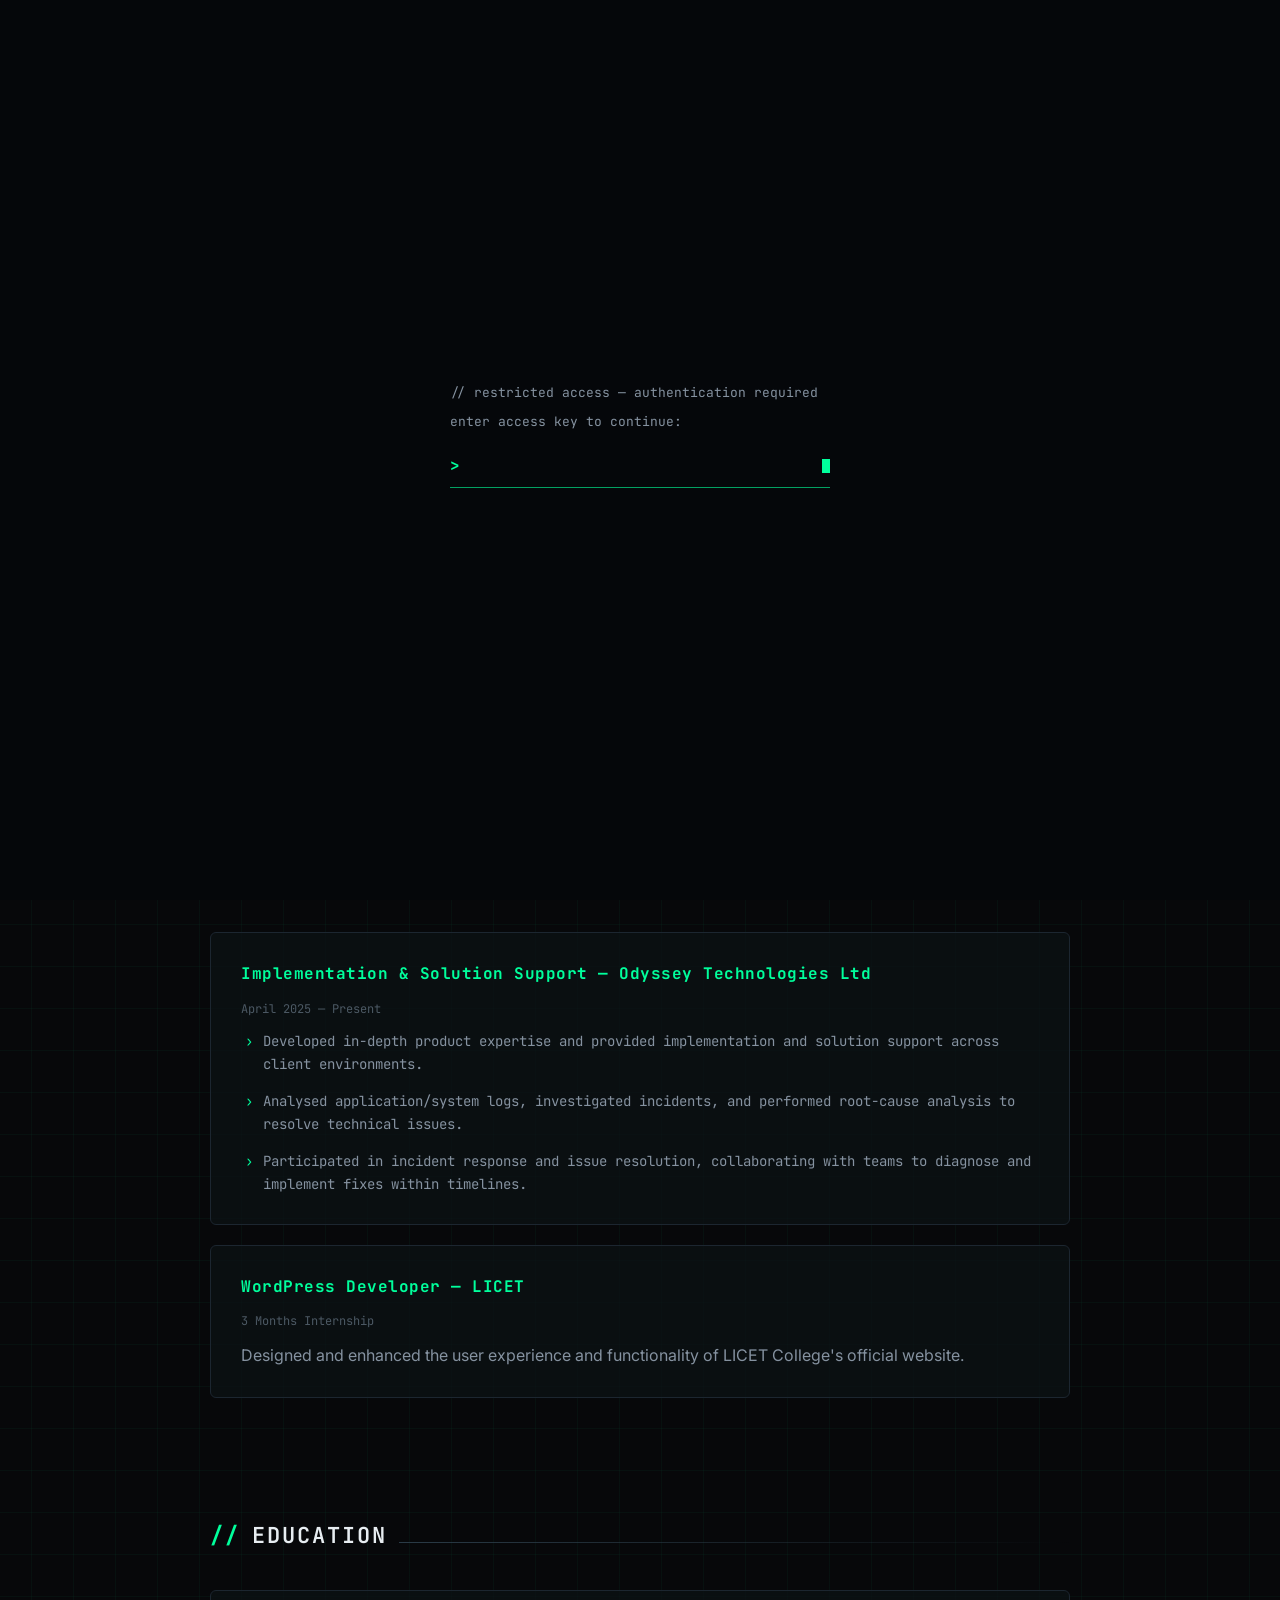
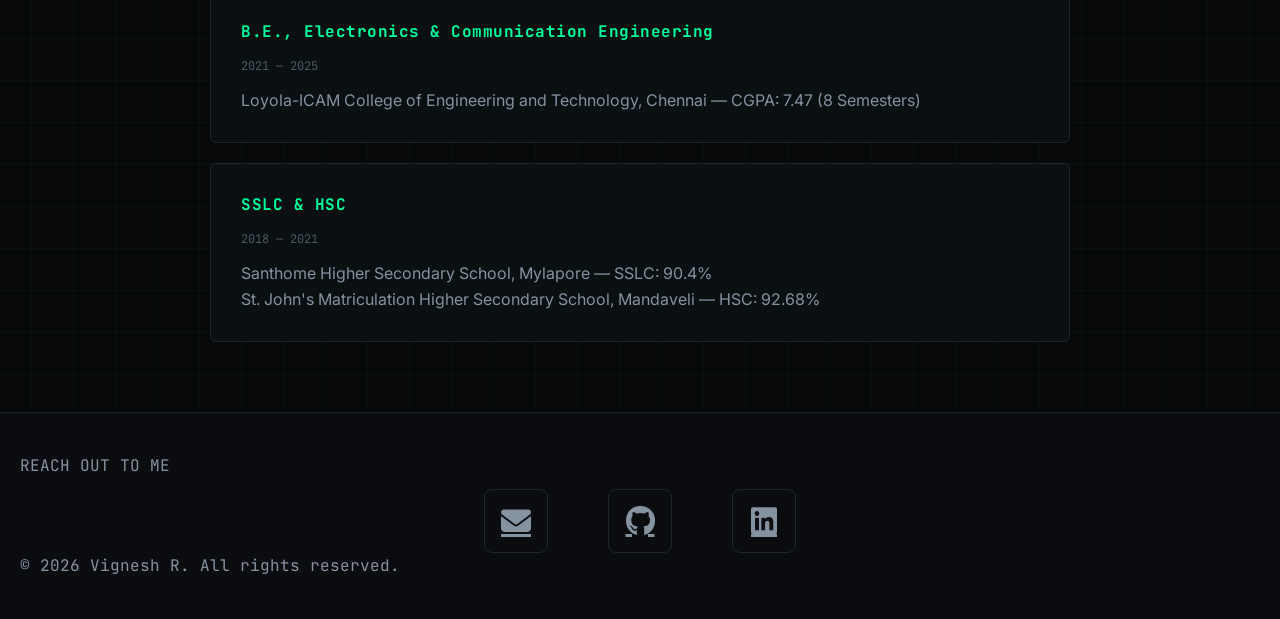
==== commit f6027efe: "light/dark theme changes" ====
--- a/home/index.html
+++ b/home/index.html
@@ -3,6 +3,13 @@
 <!DOCTYPE html>
 <html lang="en">
 <head>
+<script>
+  (function() {
+    if (localStorage.getItem('vr_theme') === 'light') {
+      document.documentElement.setAttribute('data-theme', 'light');
+    }
+  })();
+</script>
 <meta charset="UTF-8">
 <meta name="viewport" content="width=device-width, initial-scale=1.0">
 <title>Vignesh R — Portfolio</title>
@@ -24,8 +31,42 @@
   </div>
 </div>
 <div id="boot-overlay"></div>
-
+<div id="theme-modal" class="theme-modal">
+  <div class="theme-modal-inner">
+    <p class="theme-modal-eyebrow">select interface mode</p>
+    <div class="theme-modal-switch-row">
+      <label class="theme-switch theme-switch--large">
+        <input type="checkbox" id="theme-modal-input">
+        <span class="switch-track">
+          <span class="switch-thumb">
+            <span class="switch-icon icon-dark">
+    <i class="fas fa-user-secret"></i>
+</span>
+            <span class="switch-icon icon-light">
+    <i class="fas fa-sun"></i>
+</span>
+          </span>
+        </span>
+      </label>
+    </div>
+    <p class="theme-modal-status" id="theme-modal-status">BLACK HAT MODE - DARK</p>
+    <button id="theme-modal-ok" class="view-btn theme-modal-ok">OK</button>
+  </div>
+</div>
 <header>
+<label class="theme-switch" title="Toggle light / dark mode">
+  <input type="checkbox" id="theme-switch-input">
+  <span class="switch-track">
+    <span class="switch-thumb">
+      <span class="switch-icon icon-dark">
+    <i class="fas fa-user-secret" style="font-size:12px"></i>
+</span>
+      <span class="switch-icon icon-light">
+    <i class="fas fa-sun" style="font-size:12px"></i>
+</span>
+    </span>
+  </span>
+</label>
   <div class="header-content">
     <img src="/profile.jpg" alt="Vignesh R" class="profile-img">
     <div class="header-text">
@@ -39,6 +80,8 @@
 <ul>
 <li><a href="/home">Home</a></li>
 <li><a href="/home#about">About</a></li>
+<li><a href="/home#experience">Experience</a></li>
+<li><a href="/home#education">Education</a></li>
 <li><a href="/skills">Skills</a></li>
 <li><a href="/projects">Projects</a></li>
 </ul>
@@ -50,7 +93,38 @@
 <p>Implementation and Solution Support Engineer with 2+ years of experience in system implementation, incident response, and enterprise solution support. Holding a Bachelor of Engineering in Electronics and Communication Engineering, with a strong foundation in systems architecture, networking, and analytical problem solving. A driven cybersecurity enthusiast with practical industry exposure and a research-oriented mindset, committed to advancing expertise at the intersection of engineering and cybersecurity.</p>
 </div>
 </section>
+<section id="experience">
+<h2>Experience</h2>
+<div>
+    <h3>Implementation &amp; Solution Support — Odyssey Technologies Ltd</h3>
+    <p style="color: var(--text-faint); font-family: var(--font-mono); font-size: 12px; margin-bottom: 10px;">April 2025 — Present</p>
+    <ul>
+        <li>Developed in-depth product expertise and provided implementation and solution support across client environments.</li>
+        <li>Analysed application/system logs, investigated incidents, and performed root-cause analysis to resolve technical issues.</li>
+        <li>Participated in incident response and issue resolution, collaborating with teams to diagnose and implement fixes within timelines.</li>
+    </ul>
+</div>
+<div>
+    <h3>WordPress Developer — LICET</h3>
+    <p style="color: var(--text-faint); font-family: var(--font-mono); font-size: 12px; margin-bottom: 10px;">3 Months Internship</p>
+    <p>Designed and enhanced the user experience and functionality of LICET College's official website.</p>
+</div>
+</section>
 
+<section id="education">
+<h2>Education</h2>
+<div>
+    <h3>B.E., Electronics &amp; Communication Engineering</h3>
+    <p style="color: var(--text-faint); font-family: var(--font-mono); font-size: 12px; margin-bottom: 10px;">2021 — 2025</p>
+    <p>Loyola-ICAM College of Engineering and Technology, Chennai — CGPA: 7.47 (8 Semesters)</p>
+</div>
+<div>
+    <h3>SSLC &amp; HSC</h3>
+    <p style="color: var(--text-faint); font-family: var(--font-mono); font-size: 12px; margin-bottom: 10px;">2018 — 2021</p>
+    <p>Santhome Higher Secondary School, Mylapore — SSLC: 90.4%</p>
+    <p>St. John's Matriculation Higher Secondary School, Mandaveli — HSC: 92.68%</p>
+</div>
+</section>
 <footer>
 <p>REACH OUT TO ME</p>
 <div class="contact-icons">
--- a/style.css
+++ b/style.css
@@ -7,6 +7,9 @@
 
 :root {
   /* -- palette -- */
+  --grid-line: rgba(0, 255, 156, 0.035);
+  --nav-bg: rgba(10, 12, 16, 0.88);
+  --header-bg: #0a0c10;
   --bg:            #07080a;
   --bg-raised:     #0d1016;
   --bg-panel:      rgba(13, 18, 22, 0.72);
@@ -31,6 +34,44 @@
   --ease: cubic-bezier(0.16, 1, 0.3, 1);
 }
 
+/* ============================== LIGHT THEME ============================== */
+
+[data-theme="light"] {
+  --bg:            #f4f6f8;
+  --bg-raised:     #ffffff;
+  --bg-panel:      rgba(255, 255, 255, 0.85);
+  --border:        #d7dee3;
+  --border-bright: #b7c3cb;
+  --accent:        #03a062;
+  --accent-dim:    #02824f;
+  --accent-soft:   rgba(3, 160, 98, 0.08);
+  --cyan:          #0894ad;
+  --amber:         #b5790a;
+  --danger:        #d1304a;
+  --text:          #10161c;
+  --text-dim:      #45525c;
+  --text-faint:    #7c8790;
+  --grid-line:     rgba(3, 160, 98, 0.05);
+  --nav-bg:        rgba(255, 255, 255, 0.88);
+  --header-bg:     #ffffff;
+}
+
+[data-theme="light"] #matrix {
+  opacity: 0.05;
+}
+
+[data-theme="light"] body::after {
+  opacity: 0.4;
+}
+
+[data-theme="light"] .hex-shape img {
+  filter: grayscale(100%) brightness(0.35) contrast(1.3);
+}
+
+body {
+  transition: background-color 0.4s ease, color 0.4s ease;
+} 
+
 * {
   margin: 0;
   padding: 0;
@@ -59,8 +100,8 @@
   position: relative;
   overflow-x: hidden;
   background-image:
-    linear-gradient(rgba(0, 255, 156, 0.035) 1px, transparent 1px),
-    linear-gradient(90deg, rgba(0, 255, 156, 0.035) 1px, transparent 1px);
+    linear-gradient(var(--grid-line) 1px, transparent 1px),
+    linear-gradient(90deg, var(--grid-line) 1px, transparent 1px);
   background-size: 42px 42px;
   background-position: center top;
 }
@@ -231,7 +272,7 @@
   padding: 90px 20px 60px;
   background:
     radial-gradient(ellipse 80% 60% at 50% 0%, rgba(0,255,156,0.07), transparent 70%),
-    #0a0c10;
+    var(--header-bg);
   border-bottom: 1px solid var(--border);
   position: relative;
 }
@@ -342,7 +383,7 @@
 /* ============================== NAV ============================== */
 
 nav {
-  background: rgba(10, 12, 16, 0.88);
+  background: var(--nav-bg);
   backdrop-filter: blur(10px);
   position: sticky;
   top: 0;
@@ -408,7 +449,8 @@
 /* ============================== SECTIONS ============================== */
 
 section {
-  padding: 90px 20px;
+  padding: 50px 20px;
+  scroll-margin-top: 80px;
   max-width: 900px;
   margin: 0 auto;
   opacity: 0;
@@ -536,7 +578,7 @@
   padding: 40px 20px;
   background: #0a0c10;
   border-top: 1px solid var(--border);
-  color: var(--text-faint);
+  color: var(--header-bg);
   font-family: var(--font-mono);
   font-size: 12px;
 }
@@ -753,7 +795,7 @@
 /* ============================== RESPONSIVE ============================== */
 
 @media (max-width: 768px) {
-  header { padding: 60px 20px 40px; }
+  header { padding: 70px 20px 40px; }
 
   .header-content {
     flex-direction: column;
@@ -791,3 +833,125 @@
 @keyframes blink {
   50% { opacity: 0; }
 }
+/* ============================== THEME SWITCH ============================== */
+
+.theme-switch {
+  position: absolute;
+  top: 24px;
+  right: 24px;
+  display: inline-flex;
+  cursor: pointer;
+  z-index: 50;
+}
+
+.theme-switch input {
+  position: absolute;
+  opacity: 0;
+  width: 0;
+  height: 0;
+}
+
+.switch-track {
+  width: 58px;
+  height: 28px;
+  background: var(--bg-raised);
+  border: 1px solid var(--border);
+  border-radius: 100px;
+  position: relative;
+  transition: background-color 0.3s ease, border-color 0.3s ease;
+}
+
+.switch-thumb {
+  position: absolute;
+  top: 2px;
+  left: 2px;
+  width: 22px;
+  height: 22px;
+  border-radius: 50%;
+  background: var(--accent);
+  color: #04140c;
+  display: flex;
+  align-items: center;
+  justify-content: center;
+  transition: transform 0.35s var(--ease), background-color 0.3s ease, color 0.3s ease;
+}
+
+.theme-switch input:checked ~ .switch-track .switch-thumb {
+  transform: translateX(30px);
+  background: #1a1f24;
+  color: #ffffff;
+}
+
+.switch-icon { display: none; }
+.icon-dark { display: flex; }
+.theme-switch input:checked ~ .switch-track .icon-dark { display: none; }
+.theme-switch input:checked ~ .switch-track .icon-light { display: flex; }
+
+/* larger variant used inside the modal */
+.theme-switch--large { position: static; }
+.theme-switch--large .switch-track { width: 84px; height: 40px; }
+.theme-switch--large .switch-thumb { width: 32px; height: 32px; top: 3px; left: 3px; }
+.theme-switch--large input:checked ~ .switch-track .switch-thumb { transform: translateX(44px); }
+
+@media (max-width: 768px) {
+  .theme-switch { top: 14px; right: 14px; }
+}
+
+/* ============================== THEME PICKER MODAL ============================== */
+
+.theme-modal {
+  position: fixed;
+  inset: 0;
+  width: 100vw;
+  height: 100vh;
+  height: 100dvh;
+  z-index: 1900;
+  background: rgba(5, 7, 10, 0.55);
+  backdrop-filter: blur(10px);
+  -webkit-backdrop-filter: blur(10px);
+  display: flex;
+  align-items: center;
+  justify-content: center;
+  opacity: 0;
+  visibility: hidden;
+  transition: opacity 0.4s ease, visibility 0.4s ease;
+}
+
+.theme-modal.modal-visible {
+  opacity: 1;
+  visibility: visible;
+}
+
+.theme-modal-inner {
+  background: var(--bg-raised);
+  border: 1px solid var(--border-bright);
+  border-radius: 10px;
+  padding: 40px 44px;
+  text-align: center;
+  max-width: 340px;
+  box-shadow: 0 30px 80px -20px rgba(0, 0, 0, 0.6);
+}
+
+.theme-modal-eyebrow {
+  font-family: var(--font-mono);
+  font-size: 12px;
+  letter-spacing: 1.5px;
+  text-transform: uppercase;
+  color: var(--text-dim);
+  margin-bottom: 24px;
+}
+
+.theme-modal-switch-row {
+  display: flex;
+  justify-content: center;
+  margin-bottom: 20px;
+}
+
+.theme-modal-status {
+  font-family: var(--font-mono);
+  font-size: 12px;
+  letter-spacing: 1px;
+  color: var(--accent);
+  margin-bottom: 26px;
+  min-height: 16px;
+}
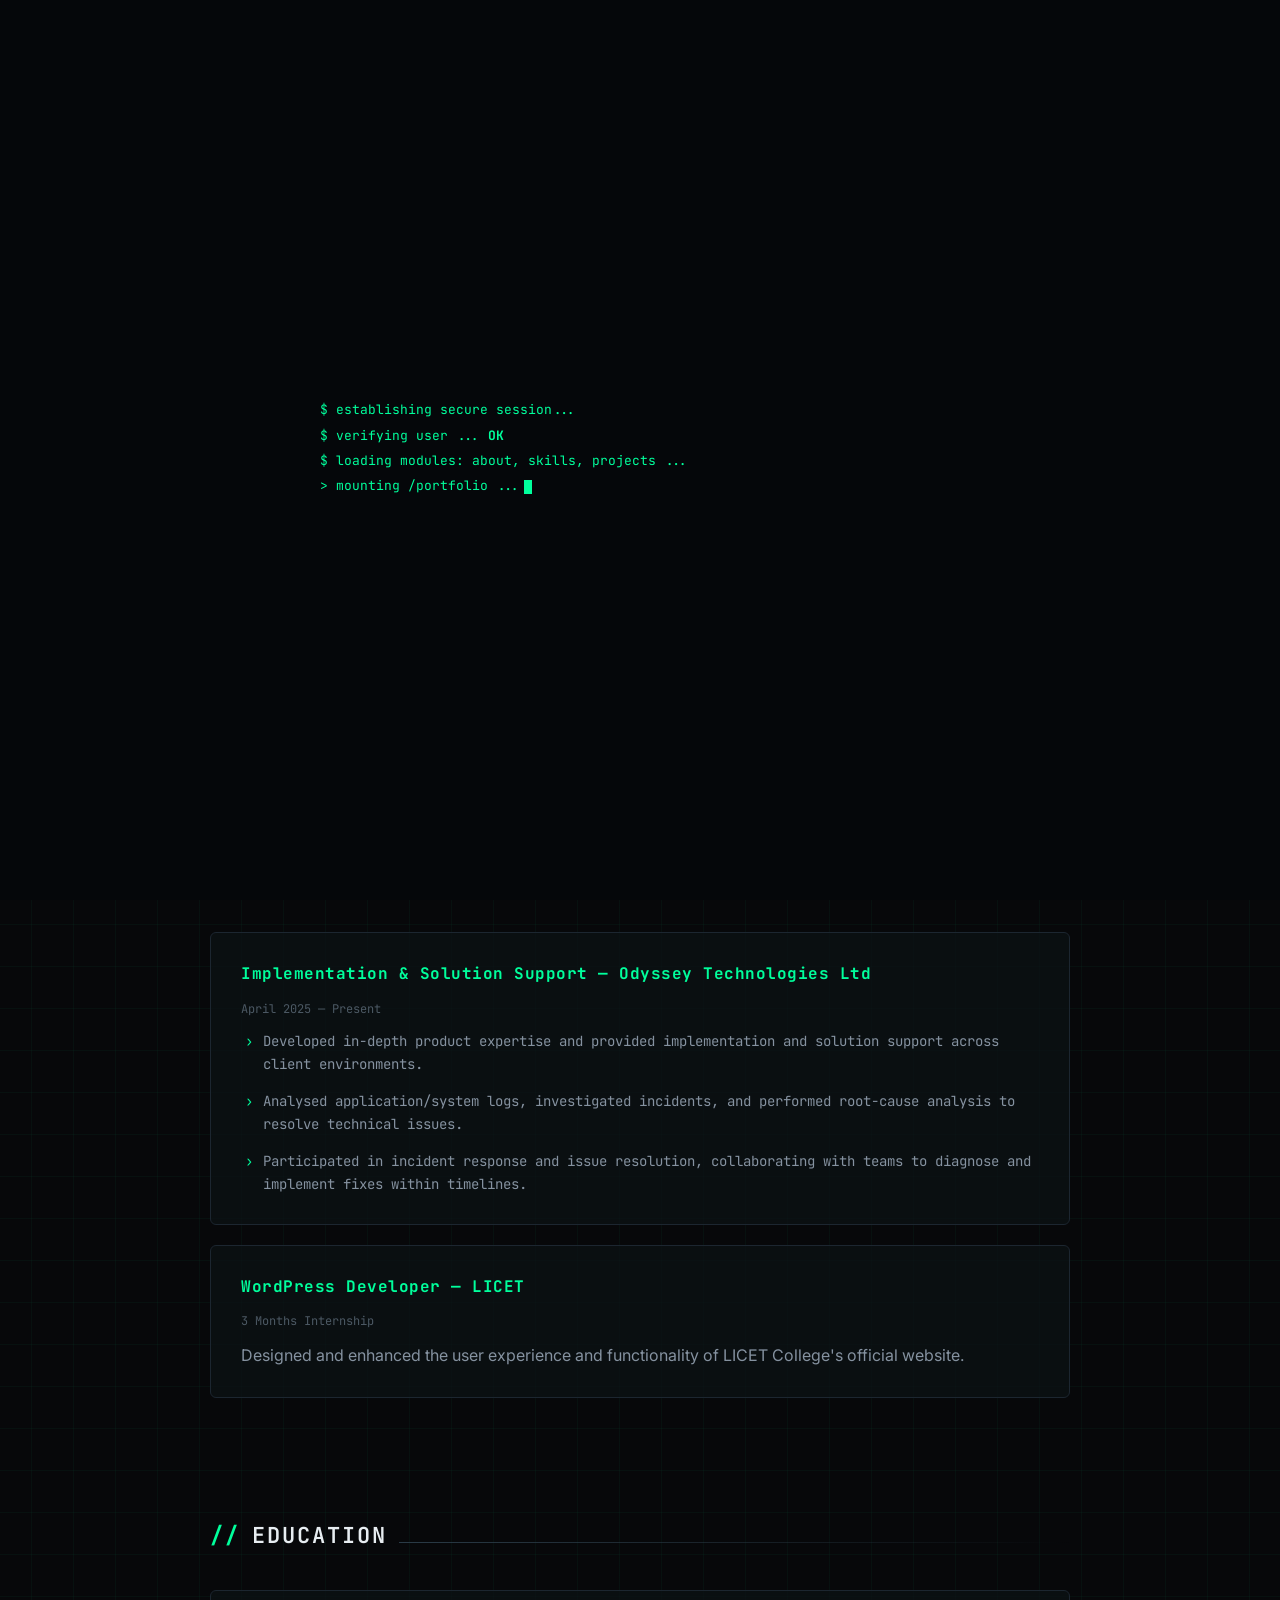
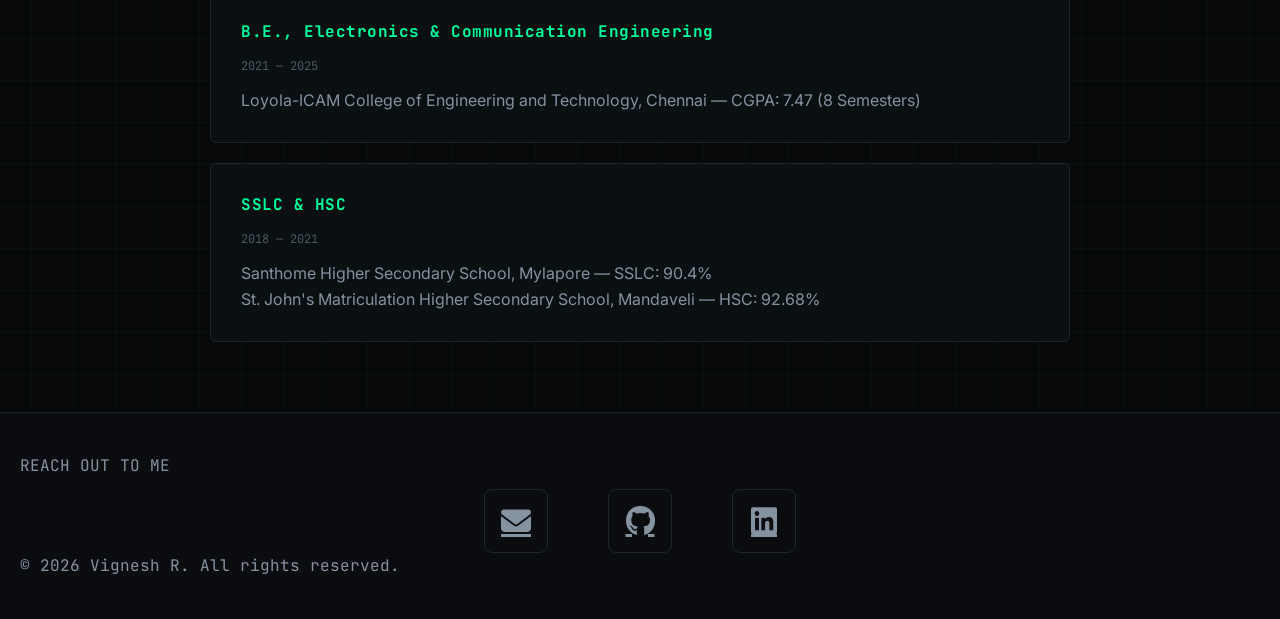
==== commit 67b8b011: "with certifications folder" ====
--- a/home/index.html
+++ b/home/index.html
@@ -18,18 +18,18 @@
 <link rel="stylesheet" href="/style.css">
 </head>
 <body>
-<div id="password-gate">
-  <div class="gate-inner">
-    <p class="gate-line">// restricted access — authentication required</p>
-    <p class="gate-line">enter access key to continue:</p>
-    <div class="gate-input-row">
-      <span class="gate-prompt">&gt;</span>
-      <input type="password" id="gate-input" class="gate-input" autocomplete="off" spellcheck="false" autofocus>
-      <span class="gate-cursor"></span>
-    </div>
-    <p class="gate-error" id="gate-error"></p>
-  </div>
-</div>
+<!-- <div id="password-gate"> -->
+  <!-- <div class="gate-inner"> -->
+    <!-- <p class="gate-line">// restricted access — authentication required</p> -->
+    <!-- <p class="gate-line">enter access key to continue:</p> -->
+    <!-- <div class="gate-input-row"> -->
+      <!-- <span class="gate-prompt">&gt;</span> -->
+      <!-- <input type="password" id="gate-input" class="gate-input" autocomplete="off" spellcheck="false" autofocus> -->
+      <!-- <span class="gate-cursor"></span> -->
+    <!-- </div> -->
+    <!-- <p class="gate-error" id="gate-error"></p> -->
+  <!-- </div> -->
+<!-- </div> -->
 <div id="boot-overlay"></div>
 <div id="theme-modal" class="theme-modal">
   <div class="theme-modal-inner">
--- a/style.css
+++ b/style.css
@@ -855,7 +855,7 @@
   width: 58px;
   height: 28px;
   background: var(--bg-raised);
-  border: 1px solid var(--border);
+  border: 1px solid #00ff9c;
   border-radius: 100px;
   position: relative;
   transition: background-color 0.3s ease, border-color 0.3s ease;
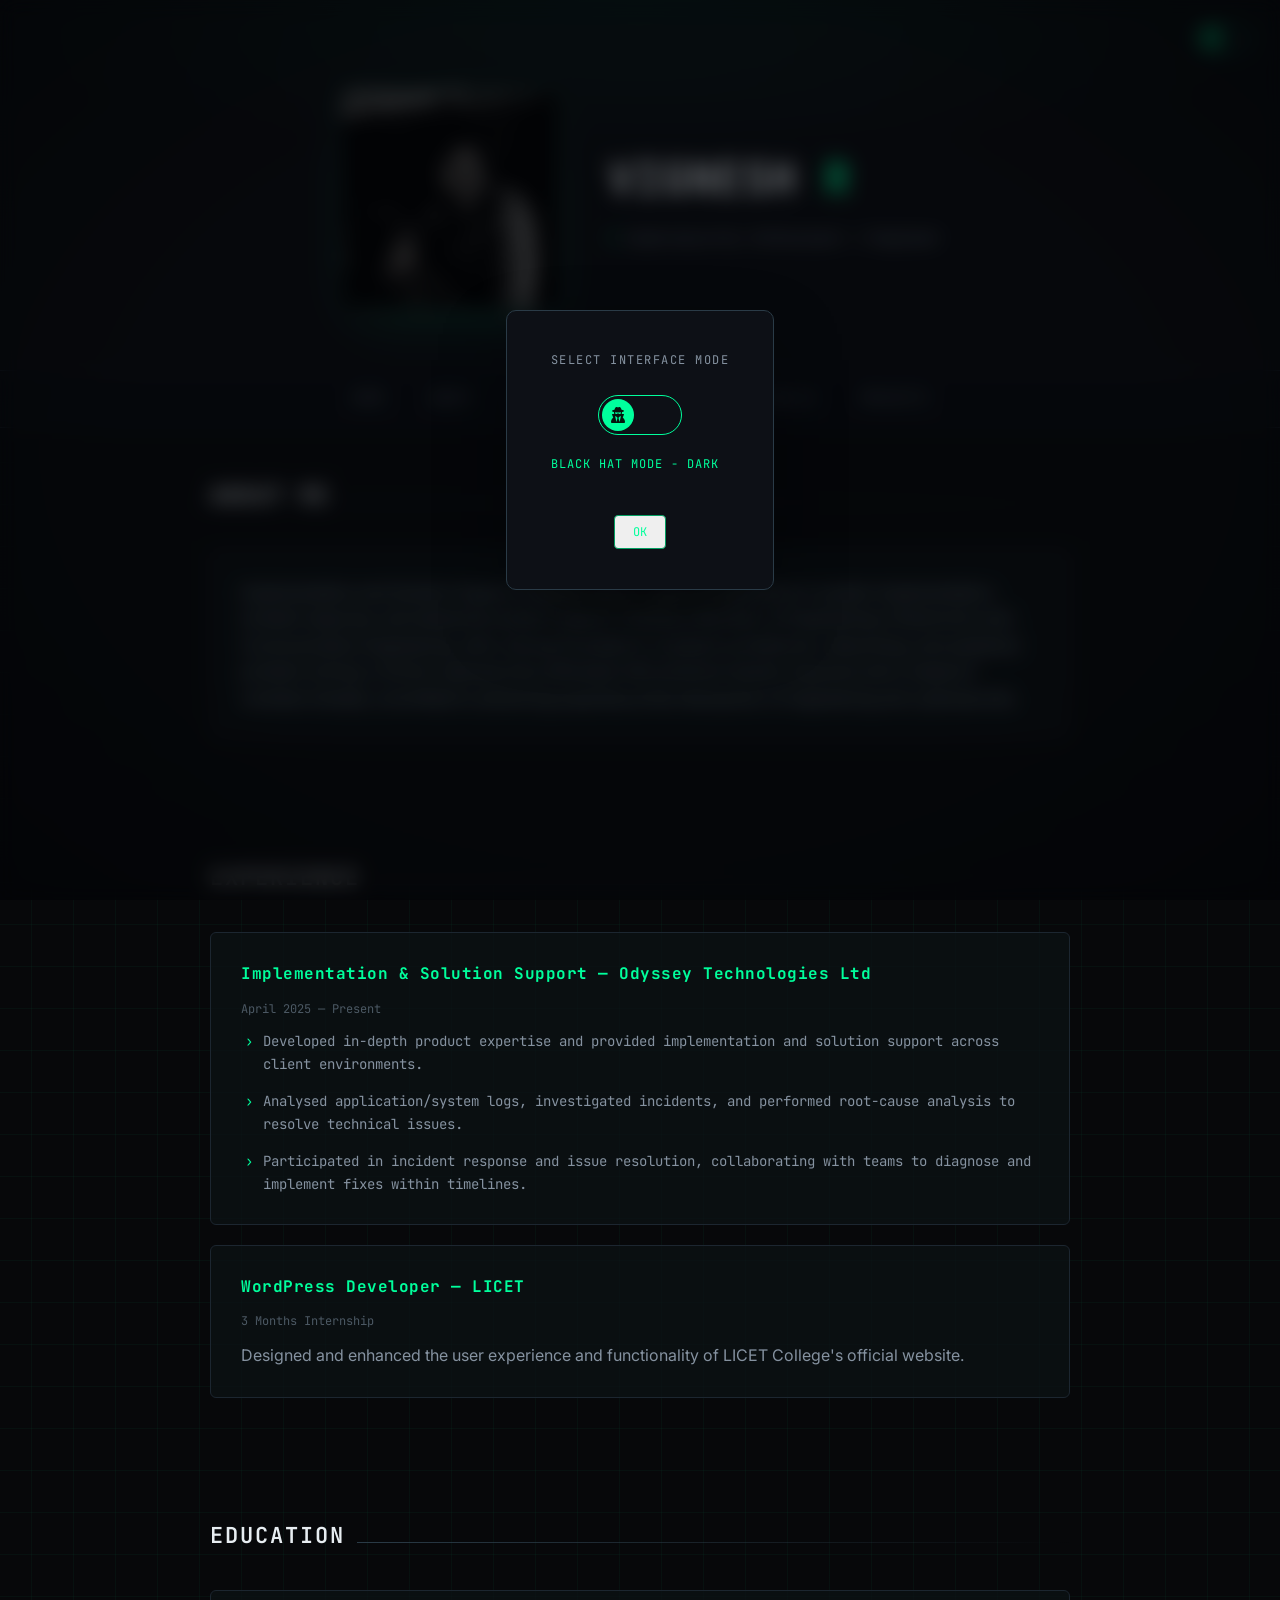
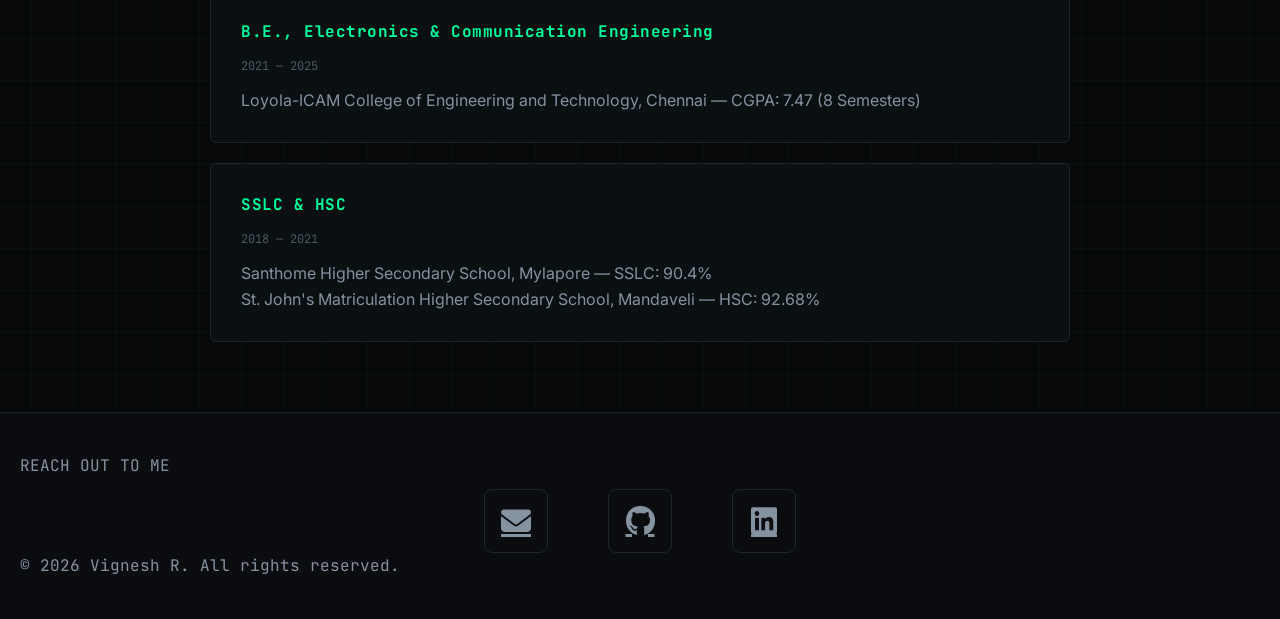
==== commit 14c2df35: "mail function change" ====
--- a/home/index.html
+++ b/home/index.html
@@ -49,7 +49,7 @@
         </span>
       </label>
     </div>
-    <p class="theme-modal-status" id="theme-modal-status">BLACK HAT MODE - DARK</p>
+    <p class="theme-modal-status" id="theme-modal-status">DARK MODE</p>
     <button id="theme-modal-ok" class="view-btn theme-modal-ok">OK</button>
   </div>
 </div>
@@ -128,7 +128,7 @@
 <footer>
 <p>REACH OUT TO ME</p>
 <div class="contact-icons">
-    <a href="mailto:vigneshvickygr27@gmail.com" aria-label="Email">
+    <a href="#" onclick="sendMail()">
         <i class="fas fa-envelope"></i>
     </a>
     <a href="https://github.com/vic276ky" target="_blank" rel="noopener" aria-label="GitHub">
--- a/style.css
+++ b/style.css
@@ -414,11 +414,11 @@
   transition: color 0.25s ease;
 }
 
-nav ul li a::before {
-  content: "./";
-  color: var(--text-faint);
-  margin-right: 2px;
-}
+/* nav ul li a::before { */
+  /* content: "./"; */
+  /* color: var(--text-faint); */
+  /* margin-right: 2px; */
+/* } */
 
 nav ul li a::after {
   content: "";
@@ -476,11 +476,11 @@
   gap: 12px;
 }
 
-h2::before {
-  content: "//";
-  color: var(--accent);
-  font-weight: 700;
-}
+/* h2::before { */
+  /* content: "//"; */
+  /* color: var(--accent); */
+  /* font-weight: 700; */
+/* } */
 
 h2::after {
   content: "";
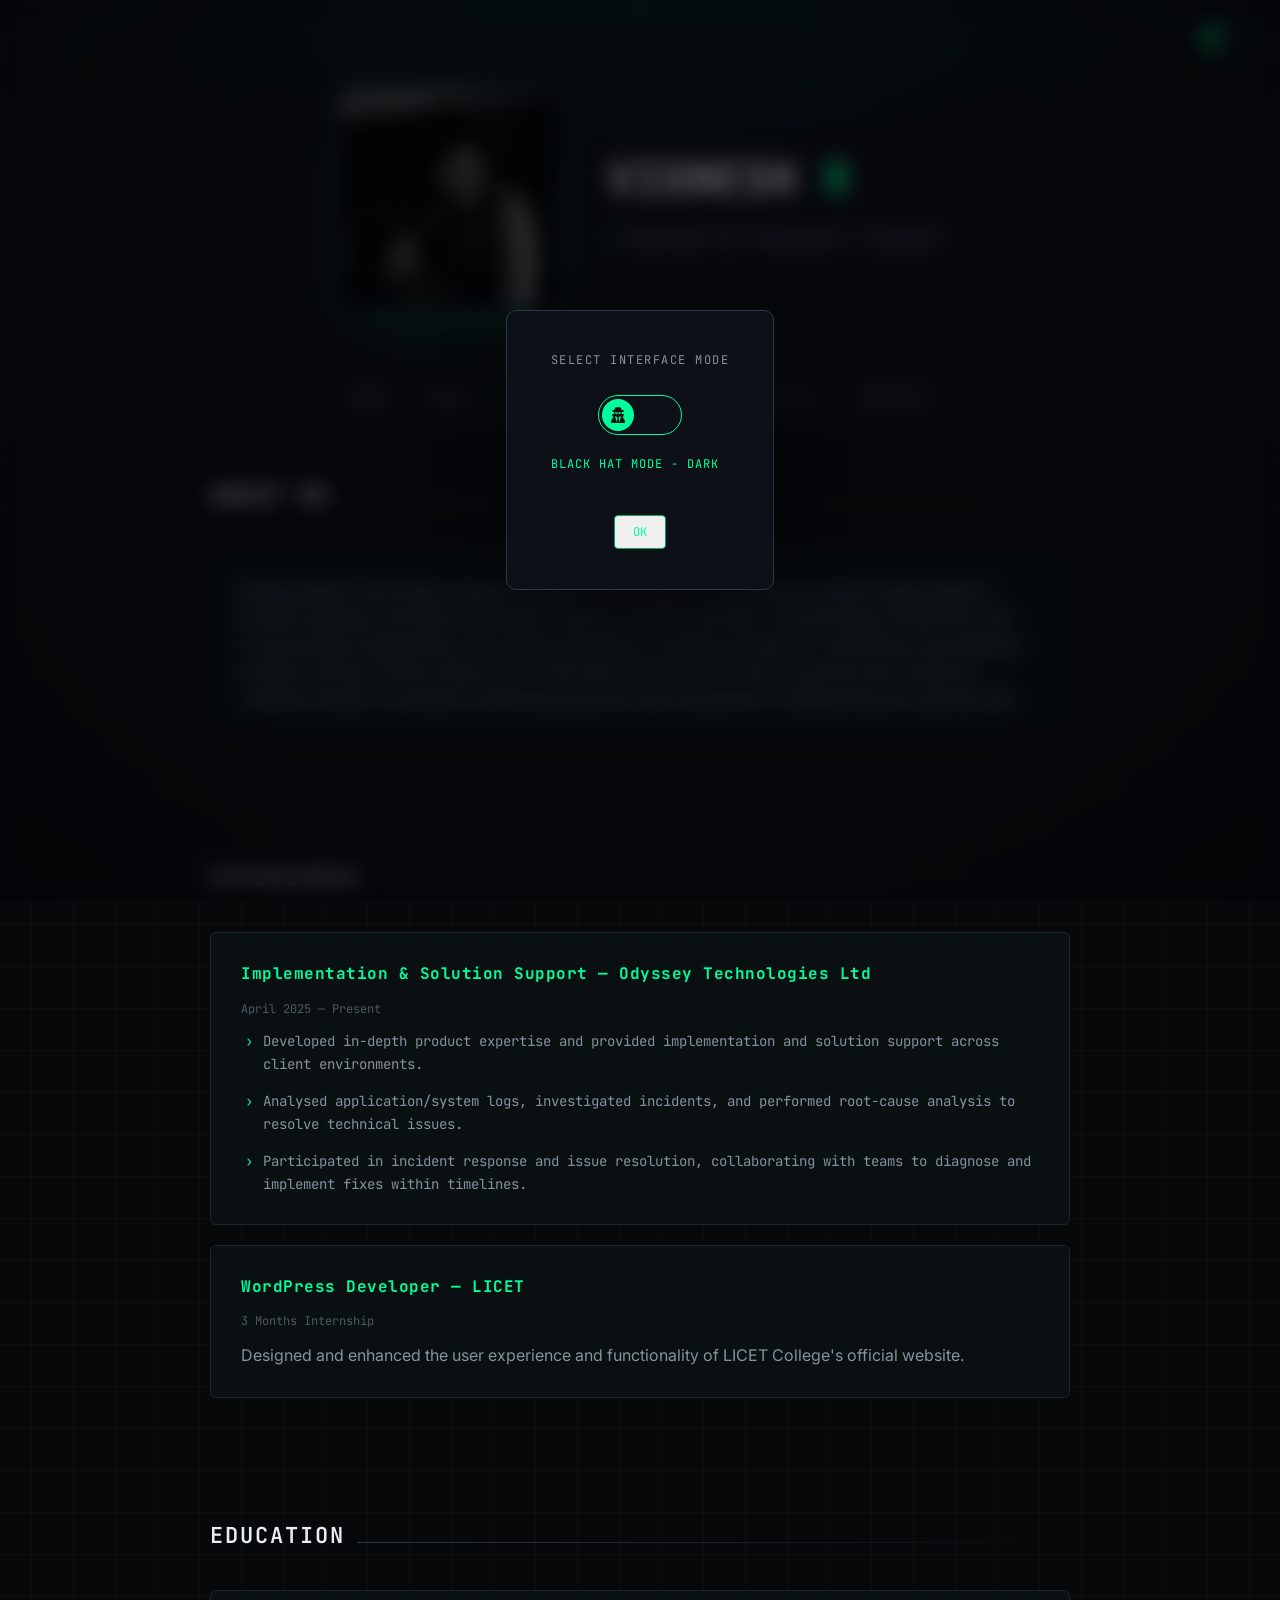
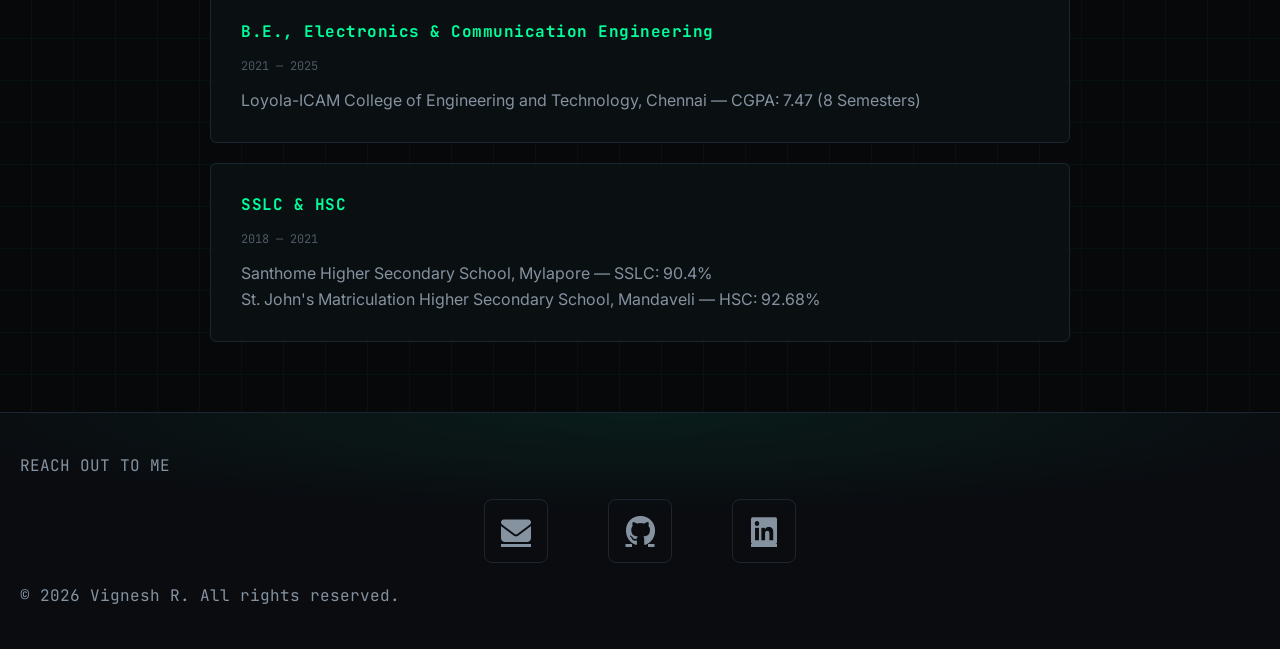
==== commit 0618095a: "projects page related changes" ====
--- a/home/index.html
+++ b/home/index.html
@@ -1,4 +1,4 @@
-<!-- PORTFOLIO 2.0 -->
+<!-- PORTFOLIO 2.0 MAIN PAGE-->
 
 <!DOCTYPE html>
 <html lang="en">
@@ -90,7 +90,7 @@
 <section id="about">
 <h2>About Me</h2>
 <div>
-<p>Implementation and Solution Support Engineer with 2+ years of experience in system implementation, incident response, and enterprise solution support. Holding a Bachelor of Engineering in Electronics and Communication Engineering, with a strong foundation in systems architecture, networking, and analytical problem solving. A driven cybersecurity enthusiast with practical industry exposure and a research-oriented mindset, committed to advancing expertise at the intersection of engineering and cybersecurity.</p>
+<p>Implementation and Solution Support Engineer with 1+ years of experience in system implementation, incident response, and enterprise solution support. Holding a Bachelor of Engineering in Electronics and Communication Engineering, with a strong foundation in systems architecture, networking, and analytical problem solving. A driven cybersecurity enthusiast with practical industry exposure and a research-oriented mindset, committed to advancing expertise at the intersection of engineering and cybersecurity.</p>
 </div>
 </section>
 <section id="experience">
--- a/style.css
+++ b/style.css
@@ -1,7 +1,4 @@
-/* ============================================================
-   VIGNESH R — SECURITY PORTFOLIO
-   Design language: operator console / terminal-native
-   ============================================================ */
+/* MAIN STYLESHEET */
 
 @import url('https://fonts.googleapis.com/css2?family=JetBrains+Mono:wght@400;500;600;700;800&family=Inter:wght@400;500;600;700&display=swap');
 
@@ -10,6 +7,7 @@
   --grid-line: rgba(0, 255, 156, 0.035);
   --nav-bg: rgba(10, 12, 16, 0.88);
   --header-bg: #0a0c10;
+  --footer-bg: #0a0c10;
   --bg:            #07080a;
   --bg-raised:     #0d1016;
   --bg-panel:      rgba(13, 18, 22, 0.72);
@@ -54,6 +52,7 @@
   --grid-line:     rgba(3, 160, 98, 0.05);
   --nav-bg:        rgba(255, 255, 255, 0.88);
   --header-bg:     #ffffff;
+  --footer-bg:     #ffffff;
 }
 
 [data-theme="light"] #matrix {
@@ -550,7 +549,8 @@
   align-items: center;
   justify-content: center;
   gap: 60px;
-  margin-top: 10px;
+  margin-top: 20px;
+  margin-bottom: 20px;
 }
 
 .contact-icons a {
@@ -576,9 +576,9 @@
 footer {
   text-align: center;
   padding: 40px 20px;
-  background: #0a0c10;
+  background: radial-gradient(ellipse 80% 60% at 50% 0%, rgba(0, 255, 156, 0.07), transparent 70%), var(--header-bg);
   border-top: 1px solid var(--border);
-  color: var(--header-bg);
+  color: var(--footer-bg);
   font-family: var(--font-mono);
   font-size: 12px;
 }
@@ -954,4 +954,179 @@
   color: var(--accent);
   margin-bottom: 26px;
   min-height: 16px;
+}
+
+.project-media {
+  display: grid;
+  grid-template-columns: 1fr 1fr 1fr;
+  gap: 5px;
+  margin-top: 10px;
+  margin-bottom: 10px;
+}
+
+.project-img {
+  width: 220px;
+  height: 220px;
+  border-radius: 10px;
+  border: 2px solid var(--border-bright);
+  object-fit: cover;
+  flex-shrink: 0;
+  filter: grayscale(15%) contrast(1.05);
+  box-shadow: 0 0 0 1px rgba(0,255,156,0.15), 0 20px 50px -20px rgba(0,255,156,0.25);
+  transition: box-shadow 0.4s var(--ease);
+  margin: 20px;
+}
+
+.project-img:hover {
+  box-shadow: 0 0 0 1px var(--accent), 0 20px 60px -18px rgba(0,255,156,0.45);
+}
+
+.project-video {
+  width: 220px;
+  height: 220px;
+  margin-top: 18px;
+  border: 2px solid var(--border);
+  border-radius: 6px;
+  overflow: hidden;
+  background: #000;
+  margin: 20px;
+}
+
+.project-video video {
+  display: block;
+  width: 100%;
+  height: 100%;
+  object-fit: cover;
+  
+}
+
+.project-video:hover {
+  box-shadow: 0 0 0 1px var(--accent), 0 20px 60px -18px rgba(0,255,156,0.45);
+}
+
+.view-repo-btn {
+  margin-top: 14px;
+  margin-left: 315px;
+  padding: 8px 18px;
+  border: 1px solid var(--accent-dim);
+  color: var(--accent);
+  border-radius: 4px;
+  font-family: var(--font-mono);
+  font-size: 12px;
+  text-align:center;
+  text-decoration: none;
+  align-self: flex-start;
+  transition: background-color 0.25s ease, color 0.25s ease, box-shadow 0.25s ease;
+  padding-left: 20px; 
+  padding-right: 20px;
+}
+
+.view-repo-btn:hover {
+  background: var(--accent);
+  color: #04140c;
+  box-shadow: var(--glow);
+}
+
+.project-video video::-webkit-media-controls,
+.project-video video::-webkit-media-controls-panel,
+.project-video video::-webkit-media-controls-play-button,
+.project-video video::-webkit-media-controls-start-playback-button {
+  display: none !important;
+}
+
+.project-video video {
+  pointer-events: none; /* prevents click-to-pause/fullscreen entirely */
+}
+
+.certificate-media {
+  display: grid;
+  grid-template-columns: 1fr 1fr;
+  gap: 5px;
+  margin-top: 10px;
+  margin-bottom: 10px;
+}
+
+.certificate-img {
+  width: 330px;
+  height: 220px;
+  border-radius: 10px;
+  border: 2px solid var(--border-bright);
+  object-fit: cover;
+  flex-shrink: 0;
+  filter: grayscale(15%) contrast(1.05);
+  box-shadow: 0 0 0 1px rgba(0,255,156,0.15), 0 20px 50px -20px rgba(0,255,156,0.25);
+  transition: box-shadow 0.4s var(--ease);
+  margin: 20px;
+}
+
+.certificate-img:hover {
+  box-shadow: 0 0 0 1px var(--accent), 0 20px 60px -18px rgba(0,255,156,0.45);
+}
+
+/* ============================== IMAGE ZOOM LIGHTBOX ============================== */
+
+.zoom-media {
+  display: grid;
+  grid-template-columns: 1fr 1fr;
+  gap: 5px;
+  margin-top: 10px;
+  margin-bottom: 10px;
+  margin-left: 10px;
+  margin-right: 10px;
+}
+
+.zoomable {
+  cursor: zoom-in;
+  transition: filter 0.3s ease;
+  width: 330px;
+  height: 220px;
+  border-radius: 10px;
+  border: 2px solid var(--border-bright);
+  margin-top: 30px;
+  margin-bottom: 30px;
+  margin-left: 30px;
+  margin-right: 20px;
+  object-fit: cover;
+}
+
+.zoomable:hover {
+  filter: brightness(1.08);
+}
+
+.zoom-overlay {
+  position: fixed;
+  inset: 0;
+  width: 100vw;
+  height: 100vh;
+  height: 100dvh;
+  z-index: 1800;
+  display: flex;
+  align-items: center;
+  justify-content: center;
+  background: rgba(5, 7, 10, 0.75);
+  backdrop-filter: blur(6px);
+  -webkit-backdrop-filter: blur(6px);
+  opacity: 0;
+  visibility: hidden;
+  transition: opacity 0.3s ease, visibility 0.3s ease;
+  pointer-events: none;
+}
+
+.zoom-overlay.zoom-visible {
+  opacity: 1;
+  visibility: visible;
+}
+
+.zoom-overlay img {
+  max-width: 82vw;
+  max-height: 82vh;
+  border-radius: 8px;
+  border: 1px solid var(--border-bright);
+  box-shadow: 0 40px 100px -20px rgba(0, 0, 0, 0.7);
+  transform: scale(0.85);
+  transition: transform 0.35s var(--ease);
+}
+
+.zoom-overlay.zoom-visible img {
+  transform: scale(1);
 }
